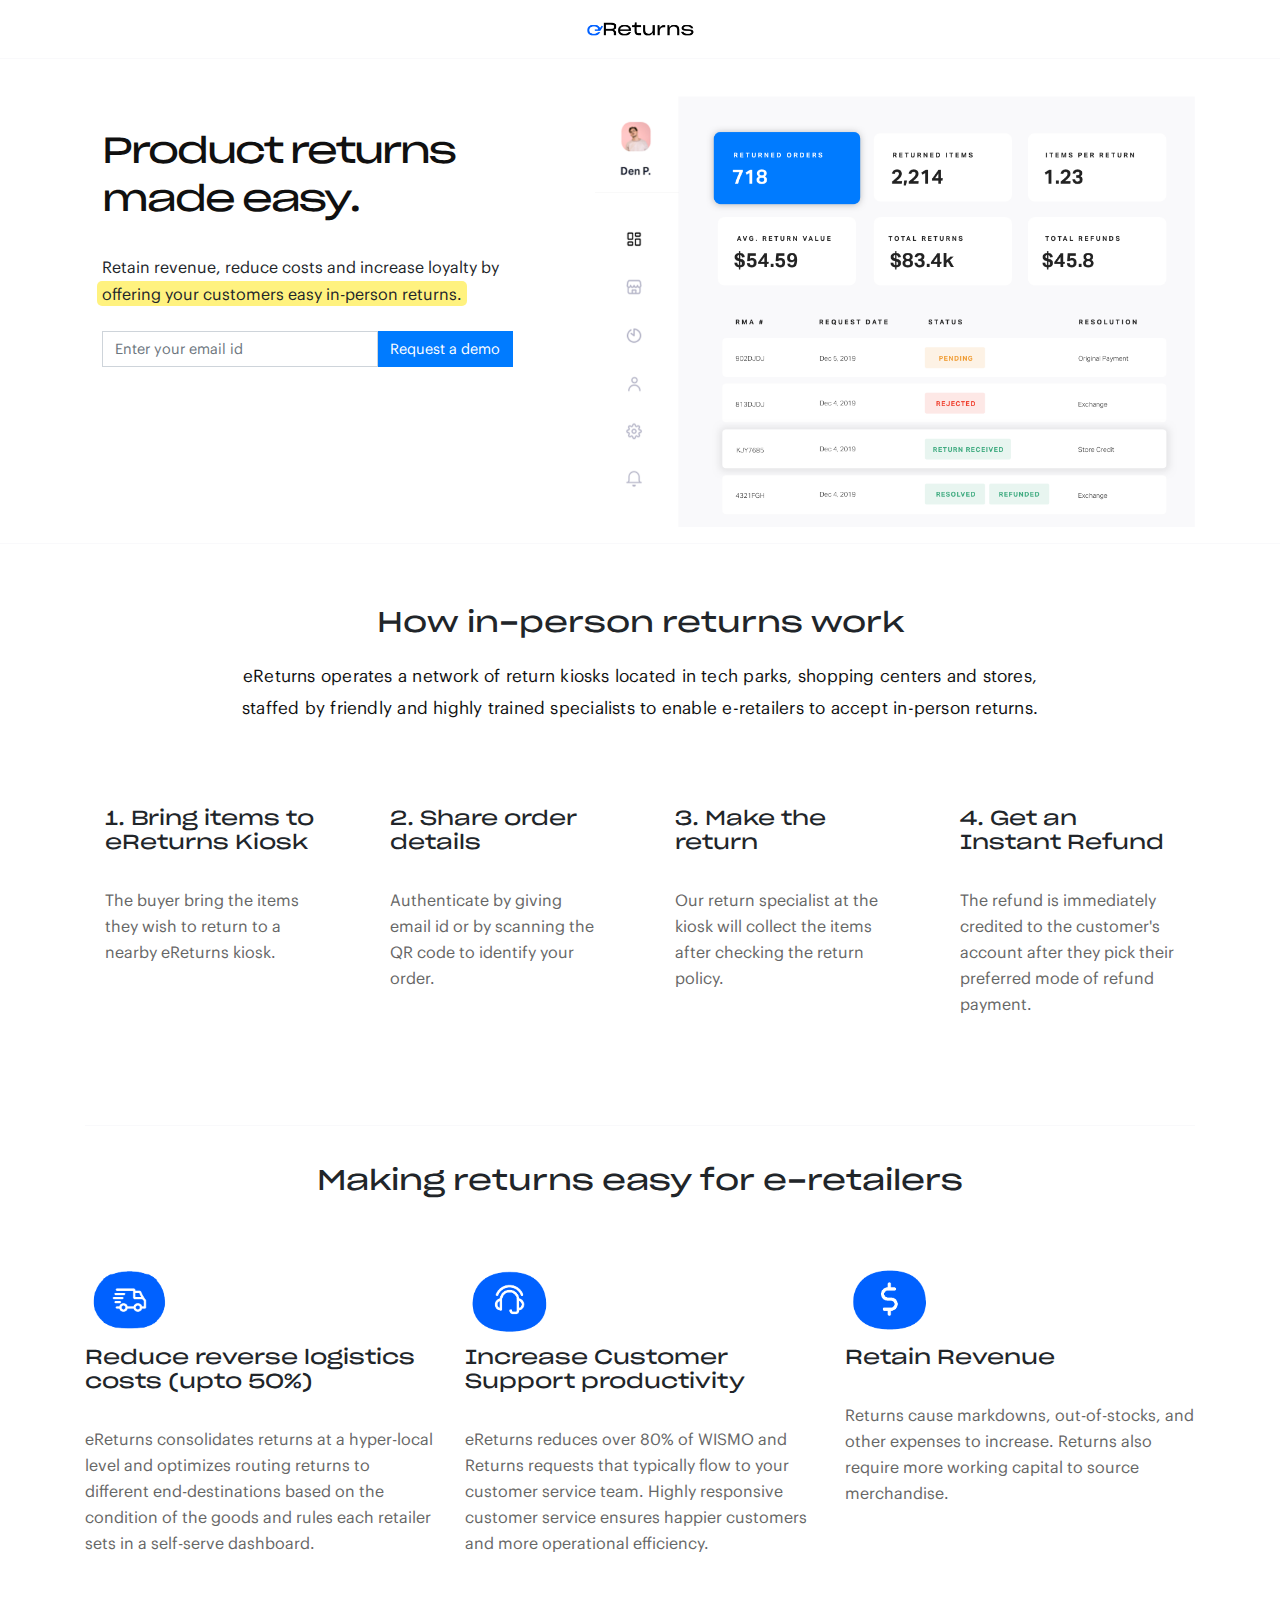
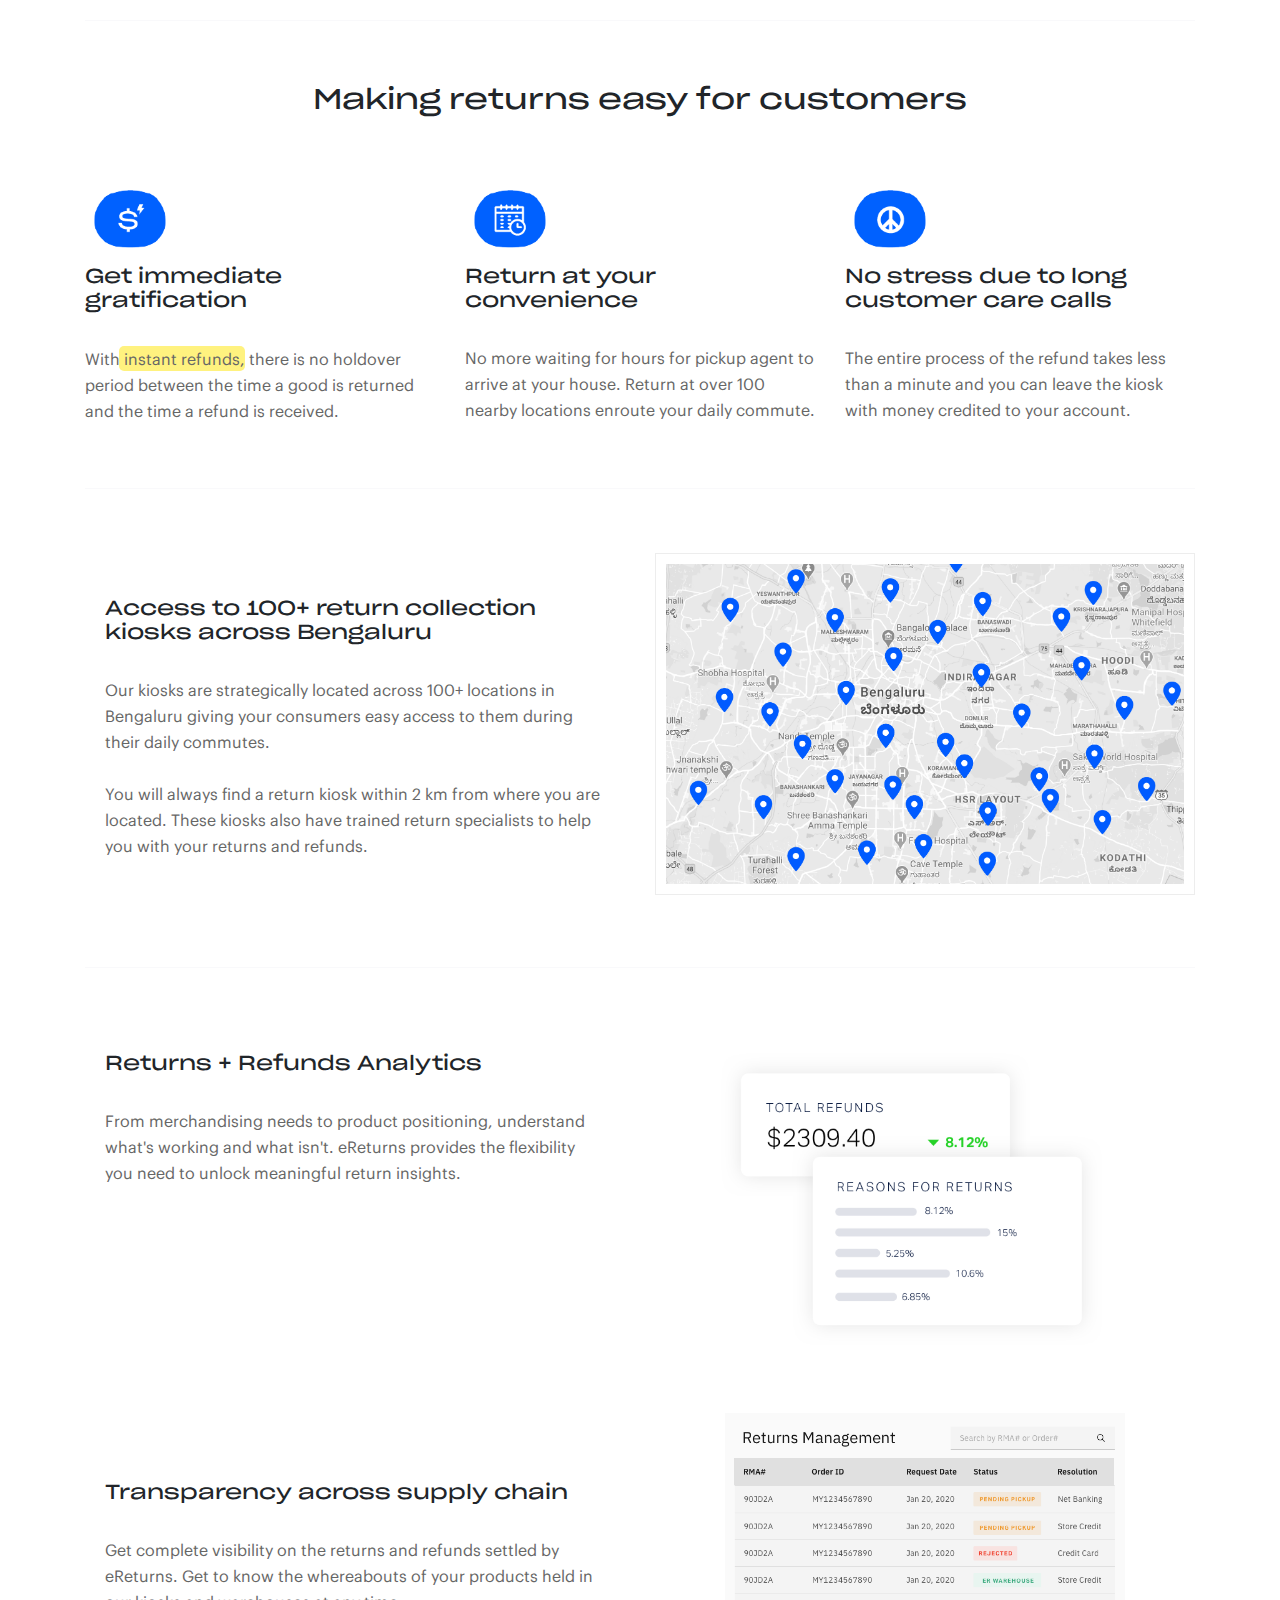
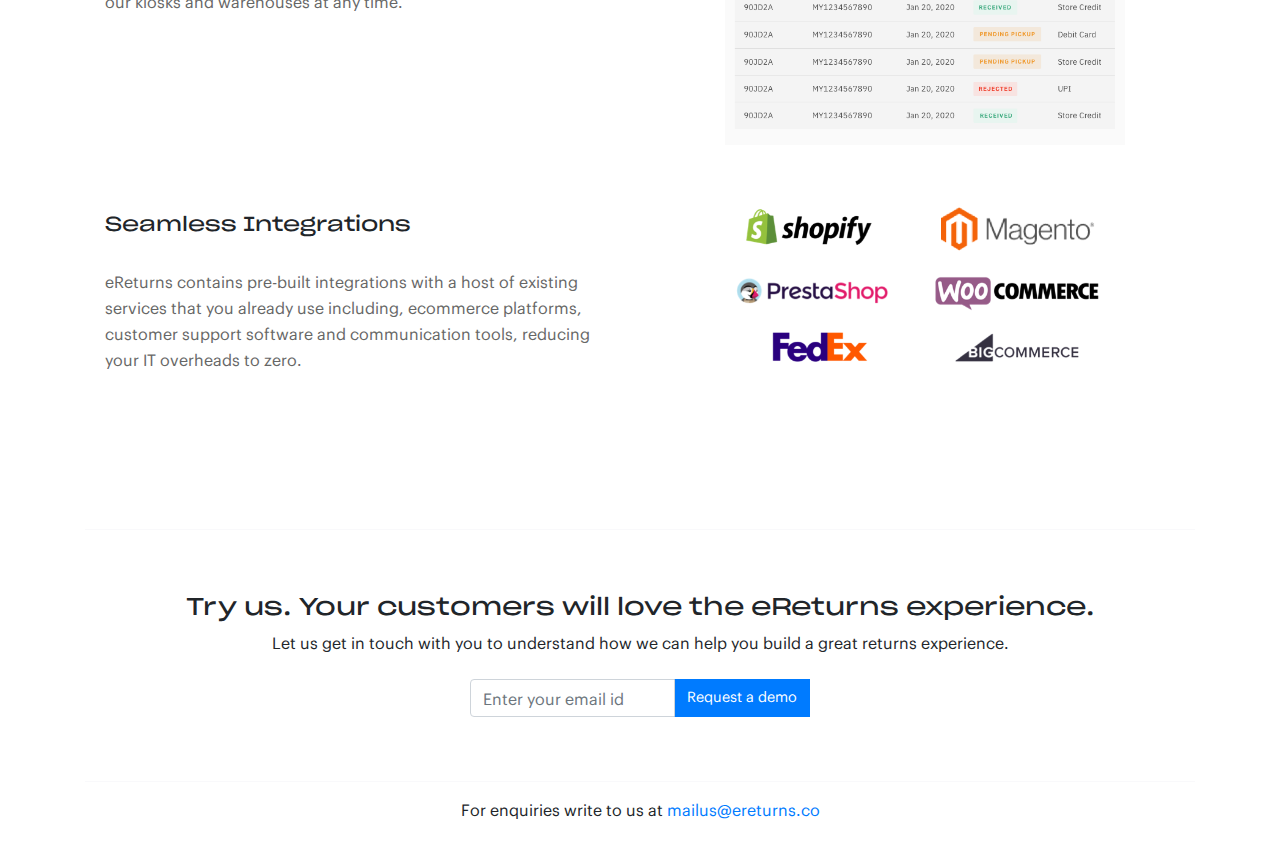
==== index.htm @ 1d00ffb4 "holdover period" ====
<html>
  <head>
    <meta name="viewport" content="width=device-width, initial-scale=1">
    <title>eReturns - Returns and refunds made easy</title>
    <link rel="stylesheet" href="https://stackpath.bootstrapcdn.com/bootstrap/4.3.1/css/bootstrap.min.css" crossorigin="anonymous">
    <link rel="stylesheet" href="css/styles.css">
    <link rel="icon" href="img/favicon.png" type="image/png" sizes="16x16">
    <script src="https://cdnjs.cloudflare.com/ajax/libs/jquery/3.4.1/jquery.min.js"> </script>
    <script src="https://stackpath.bootstrapcdn.com/bootstrap/4.3.1/js/bootstrap.bundle.min.js" crossorigin="anonymous"></script>
    <script src="js/jquery.shake.js" ></script>
    
    <script>
    	isAdded = false;
    	$( document ).ready(function() {
        console.log("document ready");
        $('#inputEmail1').keypress(function(event){
              var keycode = (event.keyCode ? event.keyCode : event.which);
              if(keycode == '13'){
                event.preventDefault();
                $("#btnMailMe").click();
              }
          });
        $('#inputEmail2').keypress(function(event){
              var keycode = (event.keyCode ? event.keyCode : event.which);
              if(keycode == '13'){
                event.preventDefault();
                $("#btnMailMe2").click();
              }
        });
    		$("#loader").hide();
    		$("#btnMailMe").click(function(){
    			if($('#inputEmail1').val().length > 5 && validateEmail('inputEmail1')) {
	    		  $("#emailLeadForm").hide();
	    		  $("#loader").show();
	    		  const Url='https://script.google.com/macros/s/AKfycby2GdLbawrJYO4jLaU2qVTyCxD4oY77t5OmCjarZmbVFI94iJO3/exec?email=' + $('#inputEmail1').val() + '&status';
				  $.post(Url, function(data, status){
				    console.log("Successfully registered email id.");
				    $("#result").text("Added to waiting list. You should receive a mail soon.");
				    $("#loader").hide();
				  });
        }
        else {
					$('#emailLeadForm').shake({
			            count: 5,
			            distance: 10,
			            duration: 300,
			            vertical: true
			        });
				  	console.log("Erraneous email id.")
				}
			  });
      $("#loader2").hide();
      $("#btnMailMe2").click(function(){
        if($('#inputEmail2').val().length > 5 && validateEmail('inputEmail2')) {
          $("#emailLeadForm2").hide();
          $("#loader2").show();
          const Url='https://script.google.com/macros/s/AKfycby2GdLbawrJYO4jLaU2qVTyCxD4oY77t5OmCjarZmbVFI94iJO3/exec?email=' + $('#inputEmail2').val() + '&status';
        $.post(Url, function(data, status){
          console.log("Successfully registered email id.");
          $("#result2").text("Added to waiting list. You should receive a mail soon.");
          $("#loader2").hide();
        });
      }
      else {
        $('#emailLeadForm2').shake({
                count: 5,
                distance: 10,
                duration: 300,
                vertical: true
            });
          console.log("Erraneous email id.")
      }
    });

		});
		function validateEmail(id)
		{
			  var email_regex = /^[a-zA-Z0-9._-]+@[a-zA-Z0-9.-]+\.[a-zA-Z]{2,4}$/i;
			if(!email_regex.test($("#"+id).val()))
			{
			var div = $("#"+id).closest("div");
			div.removeClass("has-success");
			$("#glypcn"+id).remove();
			div.addClass("has-error has-feedback");
			div.append('<span id="glypcn'+id+'" class="glyphicon glyphicon-remove form-control-feedback"></span>');
			return false;
			}
			else{
			    var div = $("#"+id).closest("div");
			    div.removeClass("has-error");
			$("#glypcn"+id).remove();
			div.addClass("has-success has-feedback");
			div.append('<span id="glypcn'+id+'" class="glyphicon glyphicon-ok form-control-feedback"></span>');
			    return true;
			}
		}
  </script>
  </head>
  <body>
    <div class="herosection">
      <div class="container">
        <nav class="navbar fixed-top navbar-expand-md navbar-light bg-light">
          <div class="navbar-collapse collapse w-100 order-1 order-md-0 dual-collapse2">
              <ul class="navbar-nav mr-auto">
                  <li class="nav-item active">
                      <a class="nav-link" href="#"></a>
                  </li>
                  <li class="nav-item">
                      <a class="nav-link" href="//codeply.com"></a>
                  </li>
                  <li class="nav-item">
                      <a class="nav-link" href="#"></a>
                  </li>
                  <li class="nav-item">
                      <a class="nav-link" href="#"></a>
                  </li>
                  <li class="nav-item">
                      <a class="nav-link" href="#"></a>
                  </li>
              </ul>
          </div>
          <div class="mx-auto order-0">
              <a class="navbar-brand mx-auto" href="#"><img src="img/logo.png" width="120px" /></a>
              <!-- <button class="navbar-toggler float-right" type="button" data-toggle="collapse" data-target=".dual-collapse2">
                  <span class="navbar-toggler-icon"></span>
              </button> -->
          </div>
          <div class="navbar-collapse collapse w-100 order-3 dual-collapse2">
              <ul class="navbar-nav ml-auto">
                  <li class="nav-item">
                      <a class="nav-link" href="#"></a>
                  </li>
                  <li class="nav-item">
                      <a class="nav-link" href="#"></a>
                  </li>
              </ul>
          </div>
      </nav>
    </div><br /><br />
    <div class="container">
      <div class="row">
        <div class="jumbotron  col-12 col-md-5"><br /><br />
          <h1 class="hero">Product returns made easy.</h1>
          <div class="lead">Retain revenue, reduce costs and increase loyalty by <span class='highlight'>offering your customers easy in-person returns.</span></div>
          <div><br />
            <form id="emailLeadForm" name="submit-to-google-sheet" _lpchecked="1">
              <div class="input-group mb-12 col-md-12 no-pad">
                <input id="inputEmail1" type="email" class="form-control" placeholder="Enter your email id" aria-label="Enter your email id">
                <button id="btnMailMe" class="btn btn-primary input-group-append" type="button" value="Get Started">Request a demo</button>
              </div>
            </form>
            <img src="img/loader.svg" id="loader" alt="loader" width="36px"><br />
            <a id="result"></a>
          </div>
        </div>
        <div class=" col-12 col-md-7"><br /><br />
          <img src="img/heroui.png" class="heroimg"/>
        </div>
      </div>
    </div><hr />
  </div><br /><br />
      <div class="container">
        <div class="row">
          <div class="col-12 text-center">
            <h3>How in-person returns work</h3>
            <p class="subtext">eReturns operates a network of return kiosks located in tech parks,  
              shopping centers and stores, staffed by friendly and highly trained 
              specialists to enable e-retailers to accept in-person returns.</p>
          </div>
        </div><br /><br />
        <div class="row">
          <div class="col-12 col-md-3">
            <div class="card">
              <div class="card-body">
                <h5 class="card-title">1. Bring items to eReturns Kiosk</h5>
                <p class="card-text">The buyer bring the items they wish to return to a nearby eReturns kiosk.</p>
              </div>
            </div><br />
          </div>
          <div class="col-12 col-md-3">
            <div class="card">
              <div class="card-body">
                <h5 class="card-title">2. Share order details</h5>
                <p class="card-text">Authenticate by giving email id or by scanning the QR code to identify your order.</p>
              </div>
            </div><br />
          </div>
          <div class="col-12 col-md-3">
            <div class="card">
              <div class="card-body">
                <h5 class="card-title">3. Make the return</h5>
                <p class="card-text">Our return specialist at the kiosk will collect the items after checking the return policy.</p>
              </div>
            </div><br />
          </div>
          <div class="col-12 col-md-3">
            <div class="card">
              <div class="card-body">
                <h5 class="card-title">4. Get an Instant Refund</h5>
                <p class="card-text">The refund is immediately credited to the customer's account after they pick their preferred mode of refund payment.</p>
              </div>
            </div><br />
          </div>
          </div><br />
        <br /><hr /><br />
        <div class="row">
          <div class="col-12 text-center">
            <h3>Making returns easy for e-retailers</h3>
          </div>
        </div><br />
        <div class="row">
          <div class="col-12 col-md-4"><br />
            <img src="img/truck.png" width="90px" /> <br />
            <h5 class="card-title">Reduce reverse logistics costs (upto 50%)</h5>
            <p class="card-text">eReturns consolidates returns at a hyper-local level and optimizes routing returns to different end-destinations based on the condition of the goods and rules each retailer sets in a self-serve dashboard.</p>
          </div>
          <div class="col-12 col-md-4"><br />
            <img src="img/customersupport.png" width="90px" /> <br />
            <h5 class="card-title">Increase Customer Support productivity</h5>
            <p class="card-text">eReturns reduces over 80% of WISMO and Returns requests that typically flow to your customer service team. Highly responsive customer service ensures happier customers and more operational efficiency.</p>
          </div>
          <div class="col-12 col-md-4"><br />
            <img src="img/reducereturns.png" width="90px" /> <br />
            <h5 class="card-title">Retain Revenue</h5>
            <p class="card-text">Returns cause markdowns, out-of-stocks, and other expenses to increase. Returns also require more working capital to source merchandise.</p>
          </div>
        </div>
        <br /><br /><hr /><br /><br />
        <div class="row">
          <div class="col-12 text-center">
            <h3>Making returns easy for customers</h3>
          </div>
        </div><br />
        <div class="row">
          <div class="col-12 col-md-4"><br />
            <img src="img/instantrefund.png" width="90px" /> <br />
            <h5 class="card-title">Get immediate gratification</h5>
            <p class="card-text">With <span class='highlight'>instant refunds</span>, there is no holdover period between the time a good is returned and the time a refund is received. </p>
          </div>
          <div class="col-12 col-md-4"><br />
            <img src="img/convenience.png" width="90px" /> <br />
            <h5 class="card-title">Return at your convenience</h5>
            <p class="card-text">No more waiting for hours for pickup agent to arrive at your house. Return at over 100 nearby locations enroute your daily commute.</p>
          </div>
          <div class="col-12 col-md-4"><br />
            <img src="img/nostress.png" width="90px" /> <br />
            <h5 class="card-title">No stress due to long customer care calls</h5>
            <p class="card-text">The entire process of the refund takes less than a minute and you can leave the kiosk with money credited to your account.</p>
          </div>
        </div><br /><br /><hr /><br /><br />
        <div class="row justify-content-center">
          <div class="col-12 col-md-6"><br />
            <div class="card-body">
              <h5 class="card-title">Access to 100+ return collection kiosks across Bengaluru</h5>
              <p class="card-text">Our kiosks are strategically located across 100+ locations in Bengaluru giving your consumers easy access to them during their daily commutes. <br /><br />You will always find a return kiosk within 2 km from where you are located. These kiosks also have trained return specialists to help you with your returns and refunds.</p>
            </div>
            <br /><br />
          </div>
          <div class="col-12 col-md-6">
            <img src="img/kiosklocations.png" width="100%" style="padding:10px; border: 1px solid #EDEDED;"/>
          </div>
        </div>
        <br /><hr /><br />
        <div class="row">
          <div class="col-12 col-md-6"><br />
            <div class="card-body">
              <h5 class="card-title">Returns + Refunds Analytics</h5>
              <p class="card-text">From merchandising needs to product positioning, understand what's working and what isn't. eReturns provides the flexibility you need to unlock meaningful return insights.</p>
            </div>
          </div>
          <div class="col-12 col-md-6">
            <img src="img/returnlytics.png" width="100%" />
          </div>
        </div><br />
        <div class="row justify-content-center">
          <div class="col-12 col-md-6"><br /><br />
            <div class="card-body">
              <h5 class="card-title">Transparency across supply chain</h5>
              <p class="card-text">Get complete visibility on the returns and refunds settled by eReturns. Get to know the whereabouts of your products held in our kiosks and warehouses at any time. </p>
            </div>
          </div>
          <div class="col-12 col-md-6 text-center">
            <img src="img/transparency.png" style='max-width:400px;' />
          </div>
        </div><br />
        <div class="row justify-content-center">
          <div class="col-12 col-md-6"><br />
            <div class="card-body">
              <h5 class="card-title">Seamless Integrations</h5>
              <p class="card-text">eReturns contains pre-built integrations with a host of existing services that you already use including, ecommerce platforms, customer support software and communication tools, reducing your IT overheads to zero.</p>
            </div>
            <br /><br />
          </div>
          <div class="col-12 col-md-6">
            <img src="img/integrations.png" width="100%" />
          </div>
        </div><br />
        <br /><br /><hr /><br /><br />
        <div class="row">
          <div class="col-12 col-md-12 text-center">
            <h4>Try us. Your customers will love the eReturns experience.</h4>
            Let us get in touch with you to understand how we can help you build a great returns experience.<br />
            <div class="text-center"><br />
              <form id="emailLeadForm2" name="submit-to-google-sheet2" _lpchecked="1">
                <div class="input-group mb-4 col-md-4 centered">
                  <input id="inputEmail2" type="email" class="form-control" placeholder="Enter your email id" aria-label="Enter your email id">
                  <button id="btnMailMe2" class="btn btn-primary input-group-append" type="button">Request a demo</button><br />
                </div>
              </form>
              <img src="img/loader.svg" id="loader2" alt="loader" width="36px"><br />
              <a id="result2"></a>
            </div>
          </div>
        </div>
        <hr />
        <div class="row text-center">
          <div class="col-12 col-md-12 text-center">
            For enquiries write to us at <a href='mailto:mailus@ereturns.co'>mailus@ereturns.co</a>
          </div>
        </div>
      </div>
      <br />
  </body>
</html>
---- css/styles.css ----
@font-face {
  font-family: 'Graphik Regular';
  src: url("../fonts/graphikregular.eot"); /* IE9 Compat Modes */
  src: url("../fonts/graphikregular.eot?#iefix") format("embedded-opentype"), /* IE6-IE8 */
    url("../fonts/graphikregular.otf") format("opentype"), /* Open Type Font */
    url("../fonts/graphikregular.svg") format("svg"), /* Legacy iOS */
    url("../fonts/graphikregular.ttf") format("truetype"), /* Safari, Android, iOS */
    url("../fonts/graphikregular.woff") format("woff"), /* Modern Browsers */
    url("../fonts/graphikregular.woff2") format("woff2"); /* Modern Browsers */
  font-weight: normal;
  font-style: normal;
  -webkit-font-smoothing: subpixel-antialiased;
  -moz-osx-font-smoothing: auto;
}
@font-face {
  font-family: 'Sharp Grotesk';
  src: url("../fonts/sharp-grotesk.eot"); /* IE9 Compat Modes */
  src: url("../fonts/sharp-grotesk.eot?#iefix") format("embedded-opentype"), /* IE6-IE8 */
    url("../fonts/sharp-grotesk.otf") format("opentype"), /* Open Type Font */
    url("../fonts/sharp-grotesk.svg") format("svg"), /* Legacy iOS */
    url("../fonts/sharp-grotesk.ttf") format("truetype"), /* Safari, Android, iOS */
    url("../fonts/sharp-grotesk.woff") format("woff"), /* Modern Browsers */
    url("../fonts/sharp-grotesk.woff2") format("woff2"); /* Modern Browsers */
  font-weight: normal;
  font-style: normal;
  -webkit-font-smoothing: subpixel-antialiased;
  -moz-osx-font-smoothing: auto;
}
body {
  font-family: 'Graphik Regular';
  background: #FFFFFF;
}
h1, h2, h3, h4, h5 {
  font-family: 'Sharp Grotesk';
}

.jumbotron {
  background: #ffffff;
}

.card img {
  margin-left: 20px;
}
.hero {
  max-width: 400px;
  font-family: 'Sharp Grotesk';
  font-size: 36px;
}
.lead {
  max-width: 400px;
  font-size: 16px;
  line-height: 26px;
  margin-top:30px;
}
.bg-light {
  background: #ffffff !important;
  border-bottom: 1px solid #F9F9FB;
}
.card {
  border: 0;
  background-color: #FFFFFF;
}
.card-text {
  color:#666666;
  font-size: 16px;
  line-height: 26px;
  margin-top:32px;
}
.btn-primary {
  font-size: 0.9em;
  border-radius:0;
  margin-left: -1px;
}
.centered {
  margin-left:auto;
  margin-right:auto;
}
#inputEmail1 {
  font-size: 0.9em;
  border-radius: 0;
}
#result, #result2 {
  font-weight:bold;
  color: rgba(3, 168, 124, 1);
}
.subtext {
  margin-top: 18px;
  font-size: 17.1px;
  color: #101010;
  max-width: 800px;
  margin-left: auto;
  margin-right: auto;
  line-height: 32px;
  letter-spacing: .22px;
}
@media (min-width: 576px) {
  .jumbotron {
      padding: 2rem 2rem;
  }
  h1 {
      color: #101010;
      font-size: 2.5rem;
      line-height: 3rem;
      letter-spacing: -2px;
  }
}

@media (max-width:575px) {
  .heroimg {
    margin-top:-100px;
  }
}

.no-pad {
  padding-right:0;
  padding-left:0;
}
hr{
  border-top: 1px solid #F9F9FB;
}
.loader {
  margin-left:auto;
  margin-right:auto;
}
.heroimg {
  width:100%;
  max-width:600px;
  float:right;
}

.highlight {
  background: rgba(255, 230, 0, 0.5);
  padding: 3px 5px;
  margin: -3px -5px;
  line-height: 1.7;
  border-radius: 5px;
  display:inline;
}
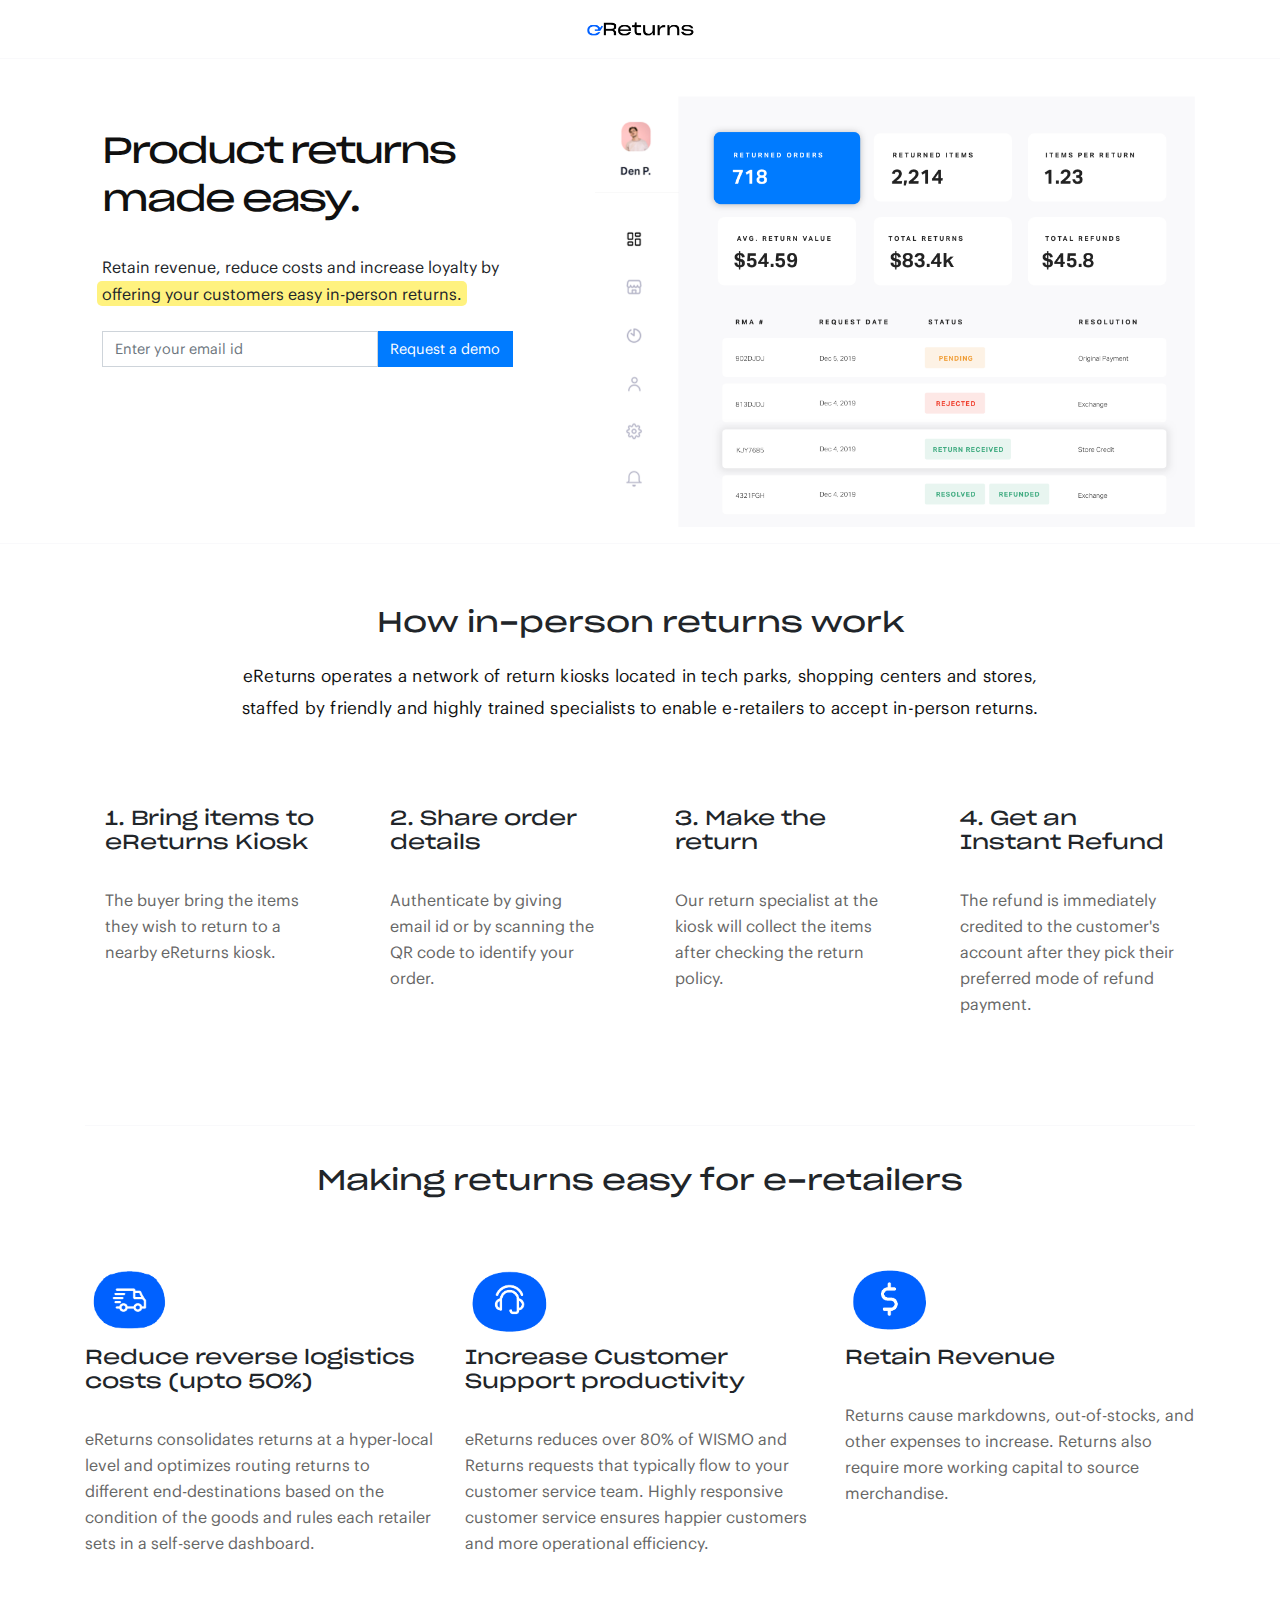
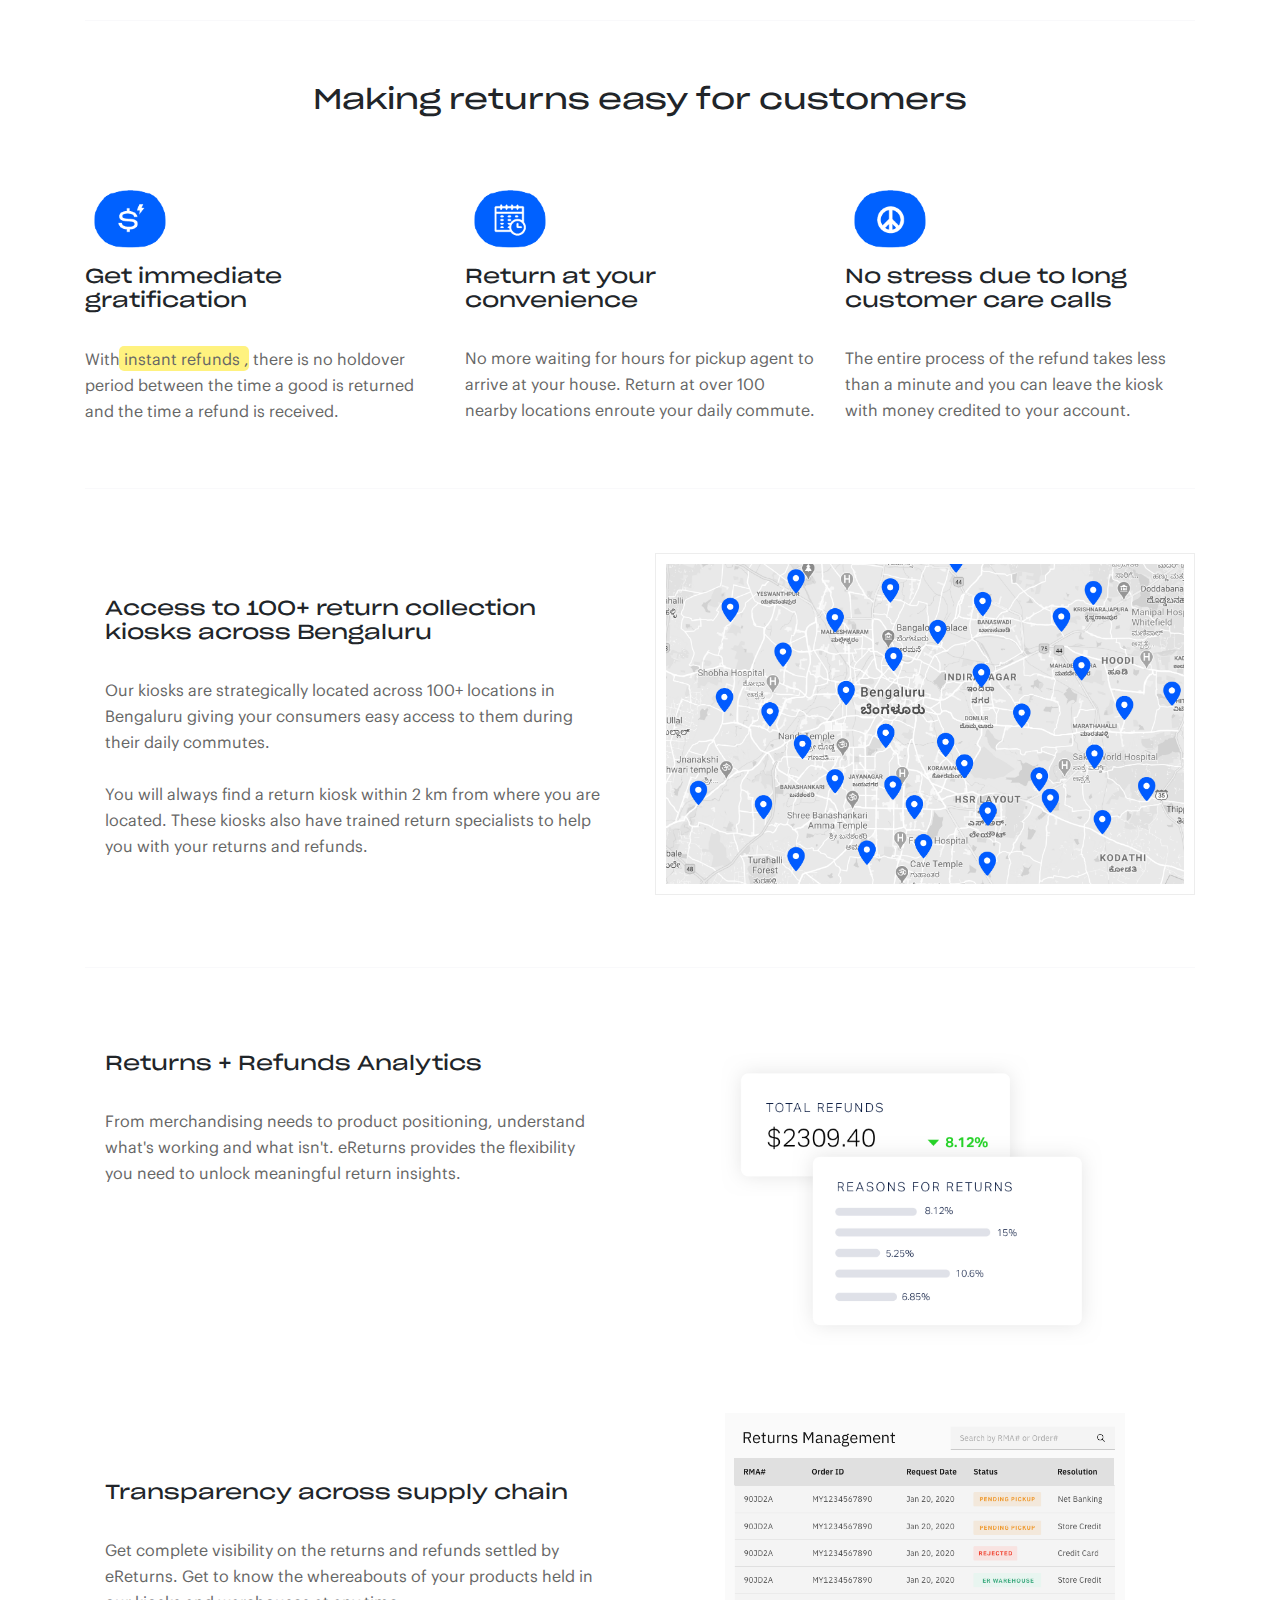
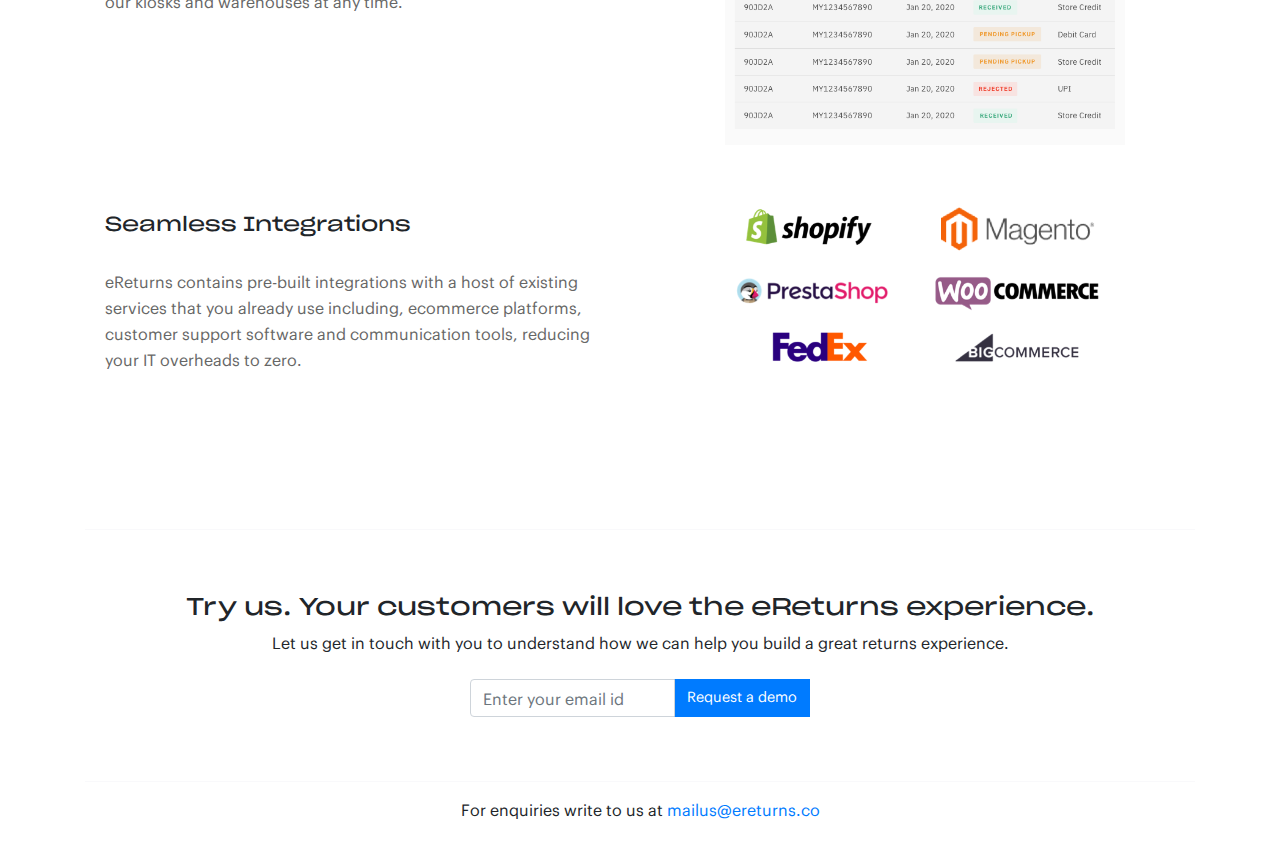
==== commit 48323a48: "highlight" ====
--- a/index.htm
+++ b/index.htm
@@ -235,7 +235,7 @@
           <div class="col-12 col-md-4"><br />
             <img src="img/instantrefund.png" width="90px" /> <br />
             <h5 class="card-title">Get immediate gratification</h5>
-            <p class="card-text">With <span class='highlight'>instant refunds</span>, there is no holdover period between the time a good is returned and the time a refund is received. </p>
+            <p class="card-text">With <span class='highlight'> instant refunds </span>, there is no holdover period between the time a good is returned and the time a refund is received. </p>
           </div>
           <div class="col-12 col-md-4"><br />
             <img src="img/convenience.png" width="90px" /> <br />
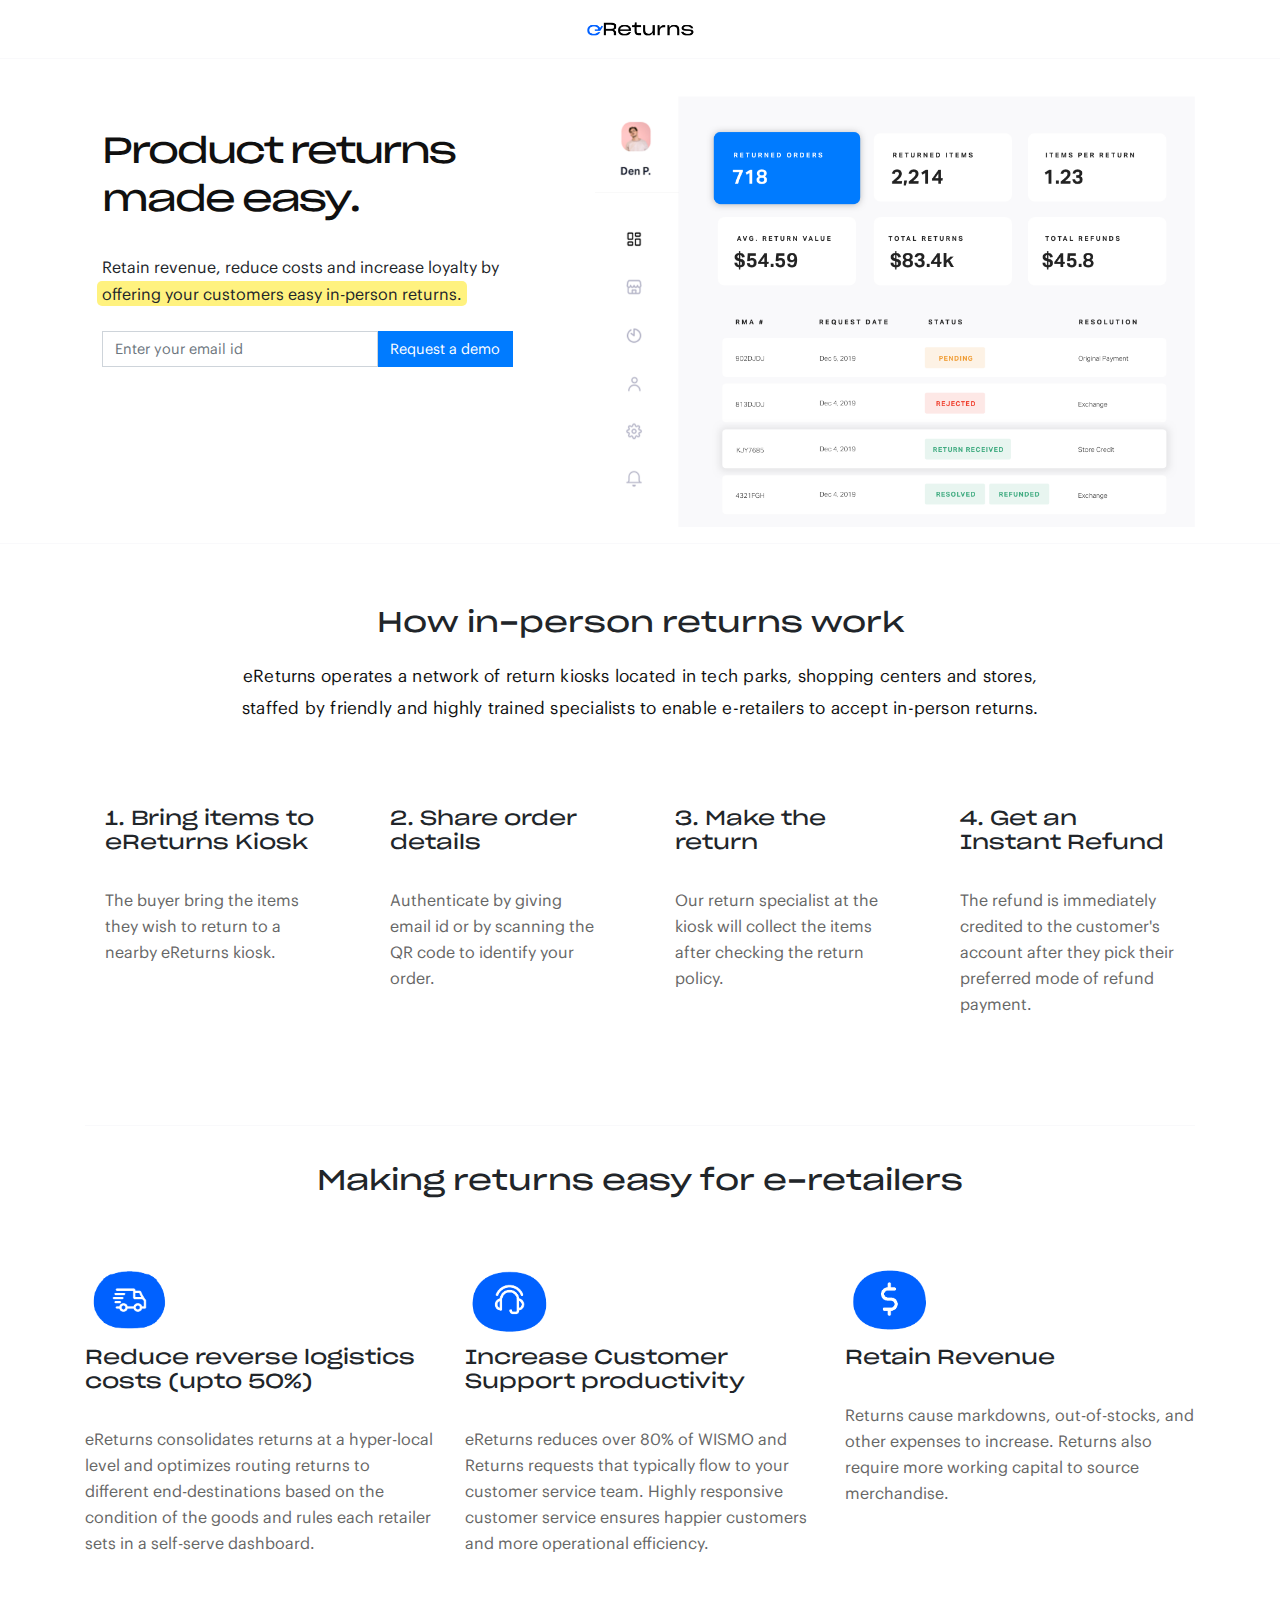
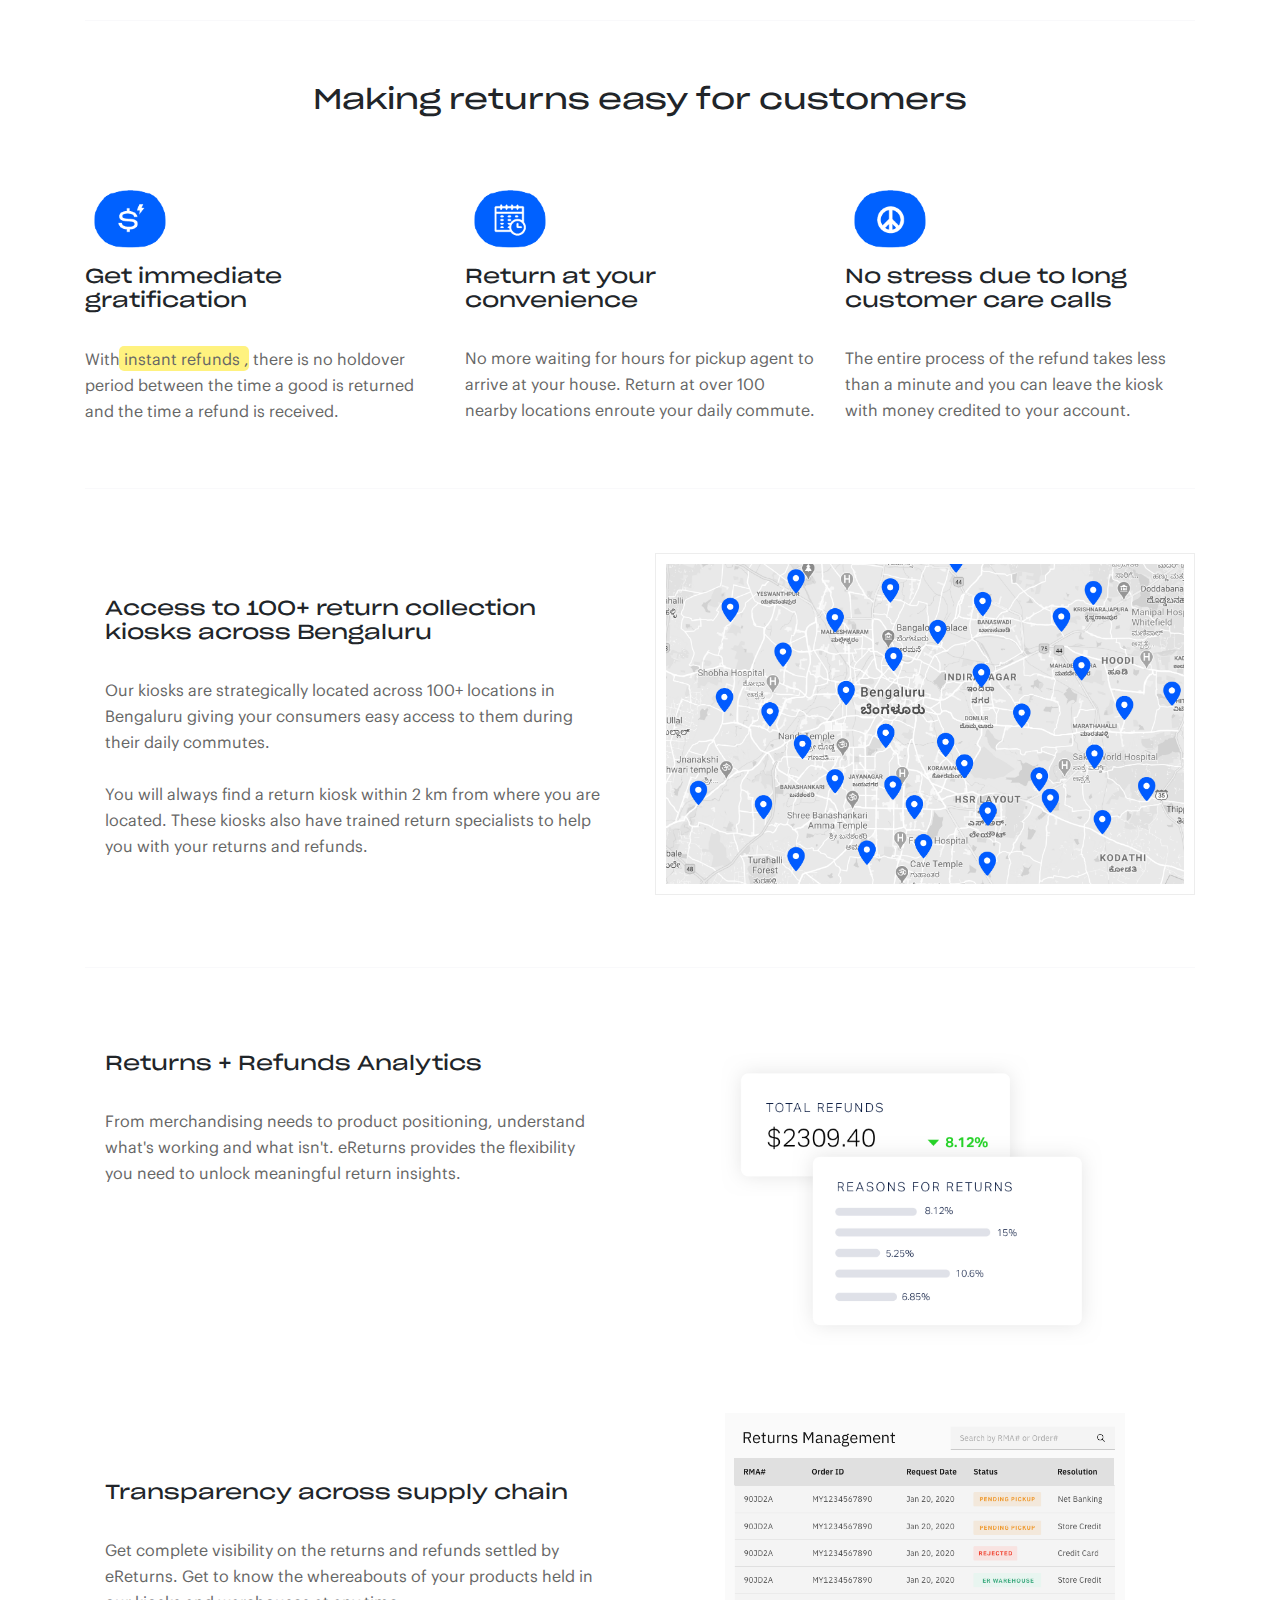
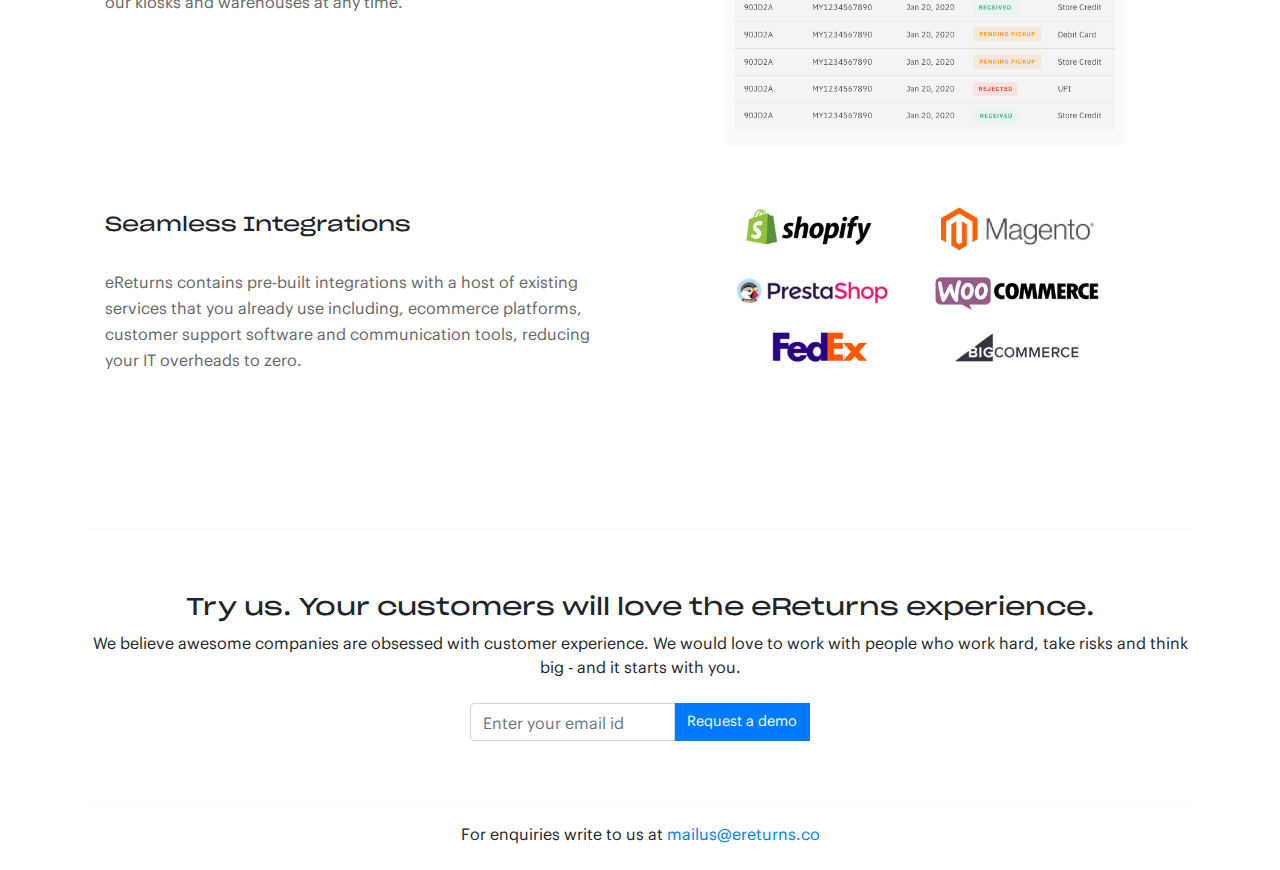
==== commit bb1d4e92: "signup with us copy" ====
--- a/index.htm
+++ b/index.htm
@@ -299,7 +299,7 @@
         <div class="row">
           <div class="col-12 col-md-12 text-center">
             <h4>Try us. Your customers will love the eReturns experience.</h4>
-            Let us get in touch with you to understand how we can help you build a great returns experience.<br />
+            We believe awesome companies are obsessed with customer experience. We would love to work with people who work hard, take risks and think big - and it starts with you.<br />
             <div class="text-center"><br />
               <form id="emailLeadForm2" name="submit-to-google-sheet2" _lpchecked="1">
                 <div class="input-group mb-4 col-md-4 centered">
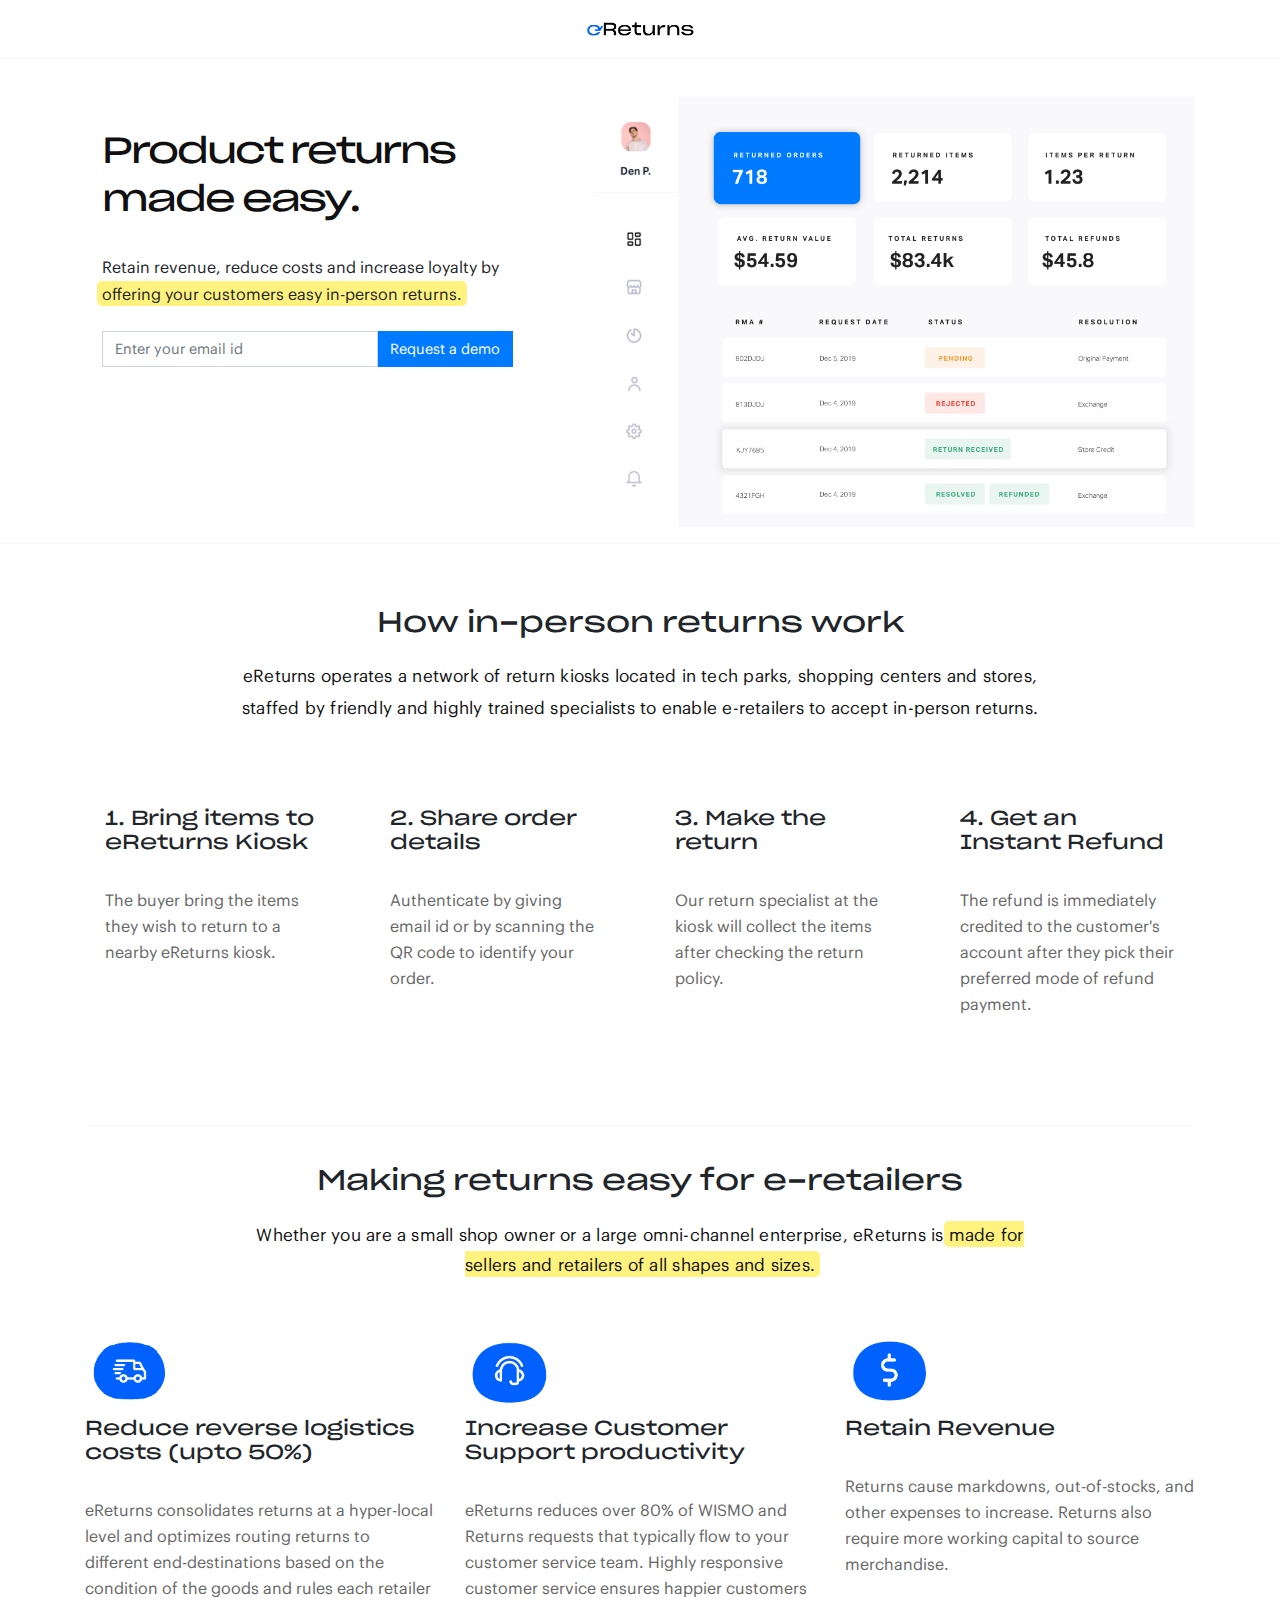
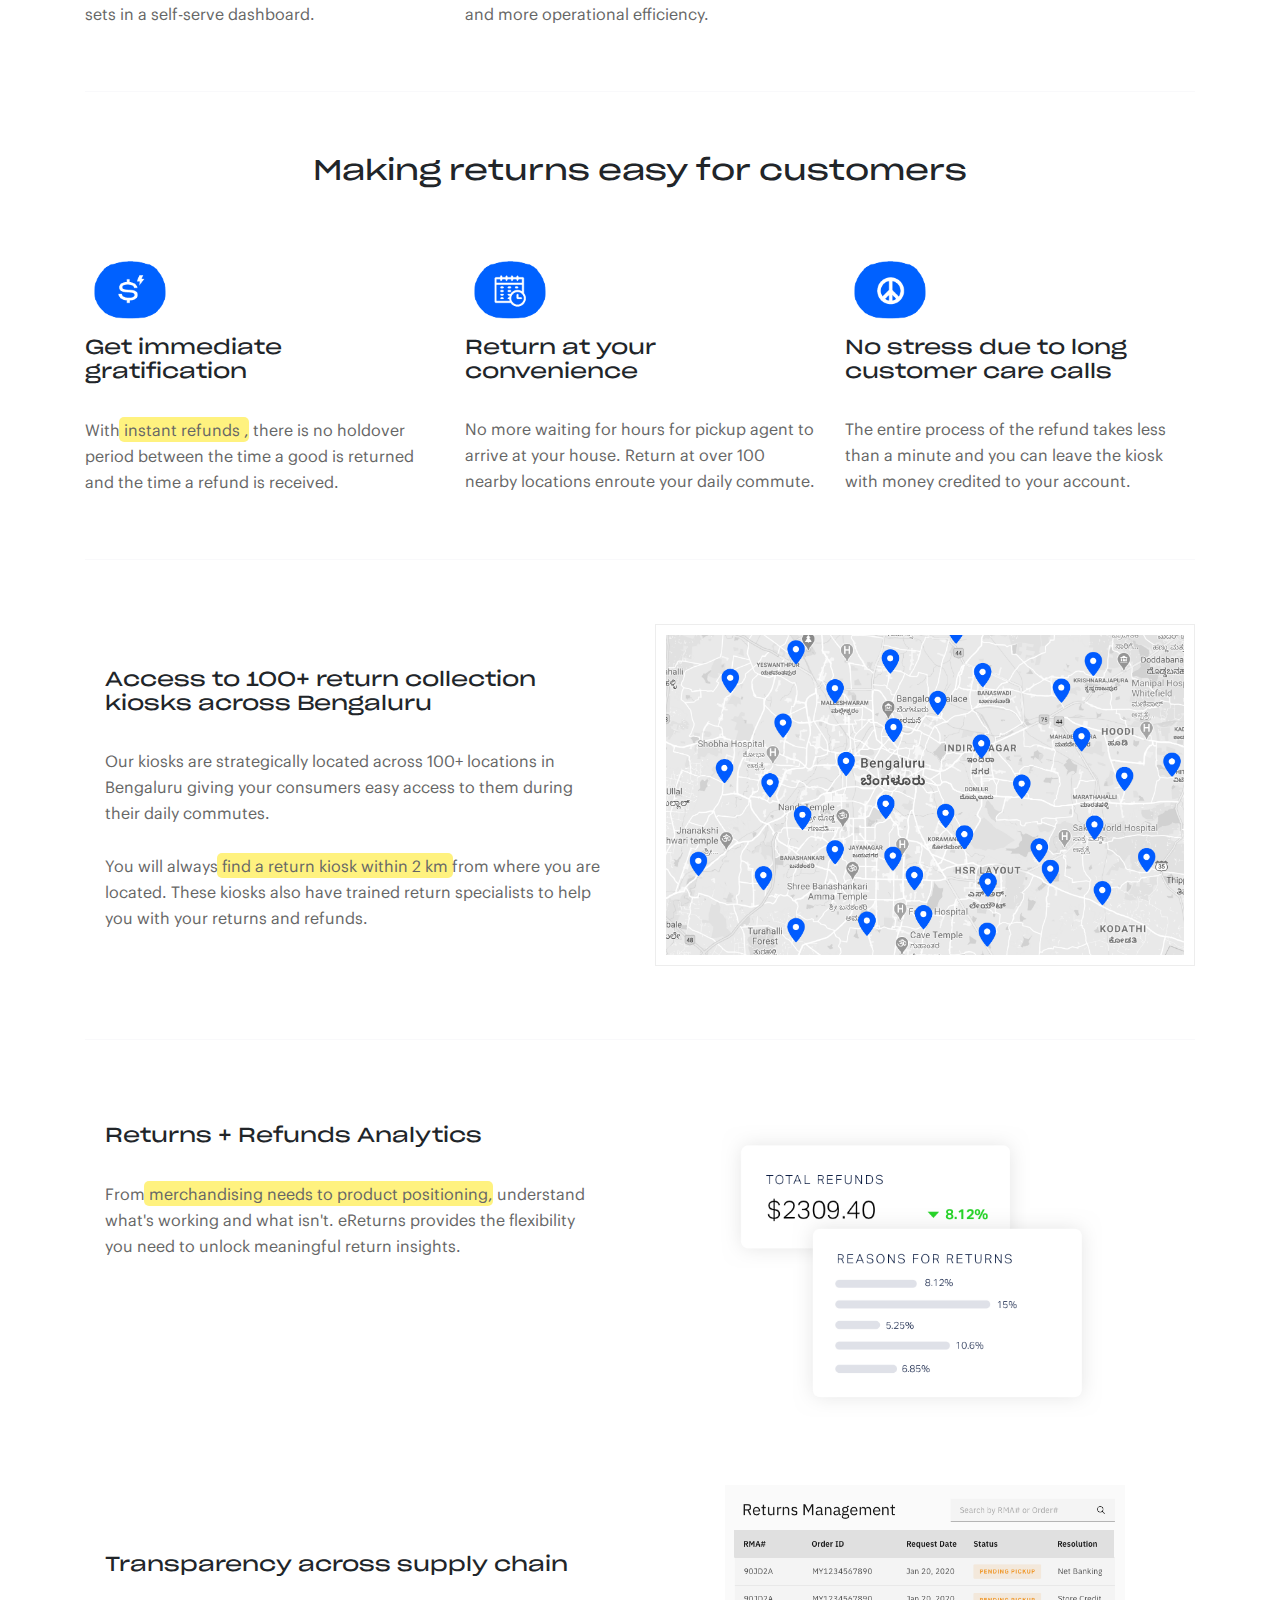
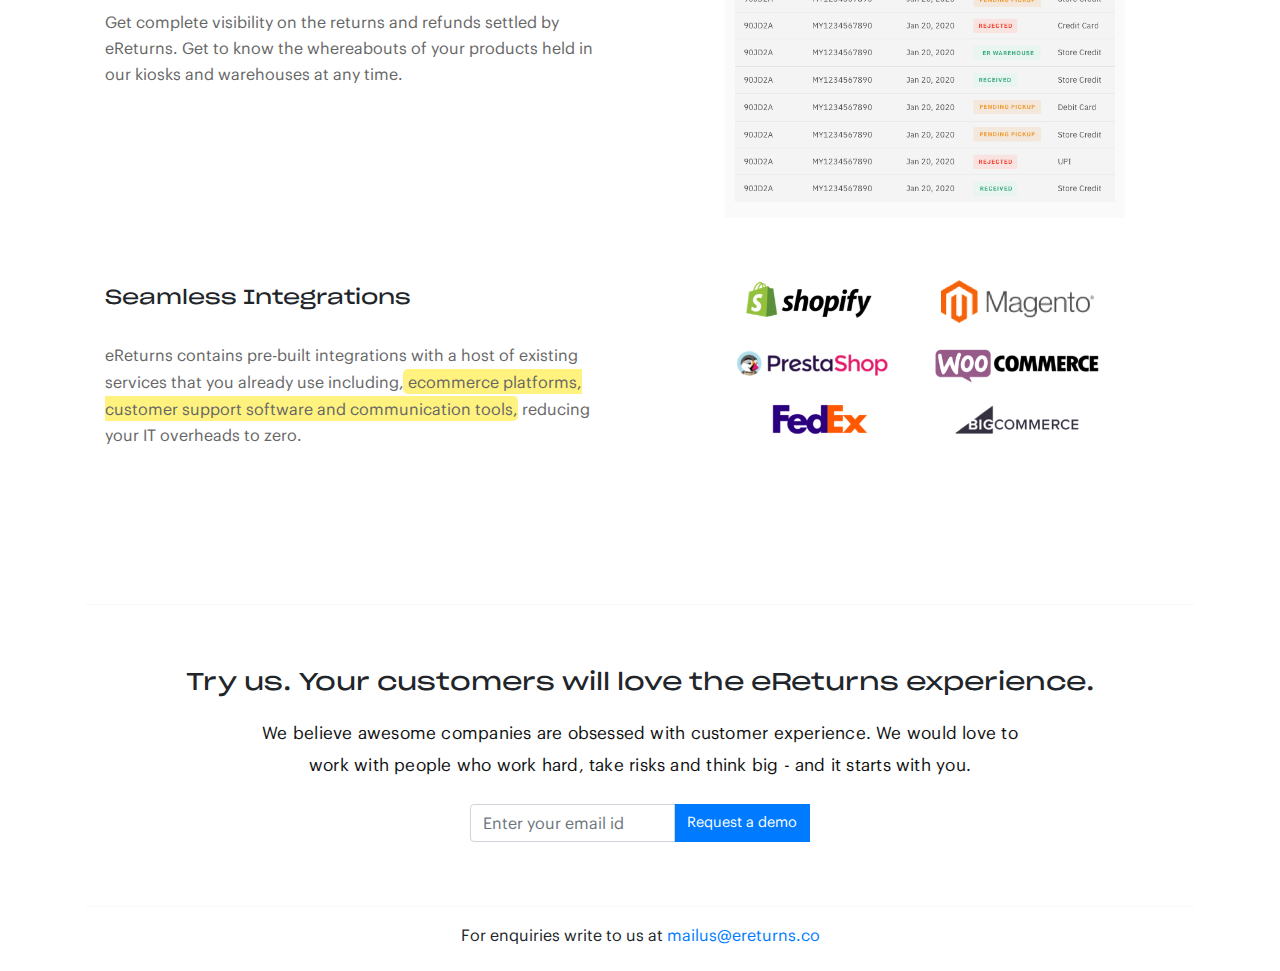
==== commit 3b5e4114: "more highlights" ====
--- a/index.htm
+++ b/index.htm
@@ -206,6 +206,7 @@
         <div class="row">
           <div class="col-12 text-center">
             <h3>Making returns easy for e-retailers</h3>
+            <div class='subtext'>Whether you are a small shop owner or a large omni-channel enterprise, eReturns is <span class='highlight'>made for sellers and retailers of all shapes and sizes.</span><br /></div>
           </div>
         </div><br />
         <div class="row">
@@ -252,7 +253,7 @@
           <div class="col-12 col-md-6"><br />
             <div class="card-body">
               <h5 class="card-title">Access to 100+ return collection kiosks across Bengaluru</h5>
-              <p class="card-text">Our kiosks are strategically located across 100+ locations in Bengaluru giving your consumers easy access to them during their daily commutes. <br /><br />You will always find a return kiosk within 2 km from where you are located. These kiosks also have trained return specialists to help you with your returns and refunds.</p>
+              <p class="card-text">Our kiosks are strategically located across 100+ locations in Bengaluru giving your consumers easy access to them during their daily commutes. <br /><br />You will always <span class='highlight'>find a return kiosk within 2 km</span> from where you are located. These kiosks also have trained return specialists to help you with your returns and refunds.</p>
             </div>
             <br /><br />
           </div>
@@ -265,7 +266,7 @@
           <div class="col-12 col-md-6"><br />
             <div class="card-body">
               <h5 class="card-title">Returns + Refunds Analytics</h5>
-              <p class="card-text">From merchandising needs to product positioning, understand what's working and what isn't. eReturns provides the flexibility you need to unlock meaningful return insights.</p>
+              <p class="card-text">From <span class='highlight'>merchandising needs to product positioning</span>, understand what's working and what isn't. eReturns provides the flexibility you need to unlock meaningful return insights.</p>
             </div>
           </div>
           <div class="col-12 col-md-6">
@@ -287,7 +288,7 @@
           <div class="col-12 col-md-6"><br />
             <div class="card-body">
               <h5 class="card-title">Seamless Integrations</h5>
-              <p class="card-text">eReturns contains pre-built integrations with a host of existing services that you already use including, ecommerce platforms, customer support software and communication tools, reducing your IT overheads to zero.</p>
+              <p class="card-text">eReturns contains pre-built integrations with a host of existing services that you already use including, <span class='highlight'>ecommerce platforms, customer support software and communication tools</span>, reducing your IT overheads to zero.</p>
             </div>
             <br /><br />
           </div>
@@ -299,7 +300,7 @@
         <div class="row">
           <div class="col-12 col-md-12 text-center">
             <h4>Try us. Your customers will love the eReturns experience.</h4>
-            We believe awesome companies are obsessed with customer experience. We would love to work with people who work hard, take risks and think big - and it starts with you.<br />
+            <div class='subtext'>We believe awesome companies are obsessed with customer experience. We would love to work with people who work hard, take risks and think big - and it starts with you.<br /></div>
             <div class="text-center"><br />
               <form id="emailLeadForm2" name="submit-to-google-sheet2" _lpchecked="1">
                 <div class="input-group mb-4 col-md-4 centered">
--- a/css/styles.css
+++ b/css/styles.css
@@ -136,4 +136,4 @@
   line-height: 1.7;
   border-radius: 5px;
   display:inline;
-}+}
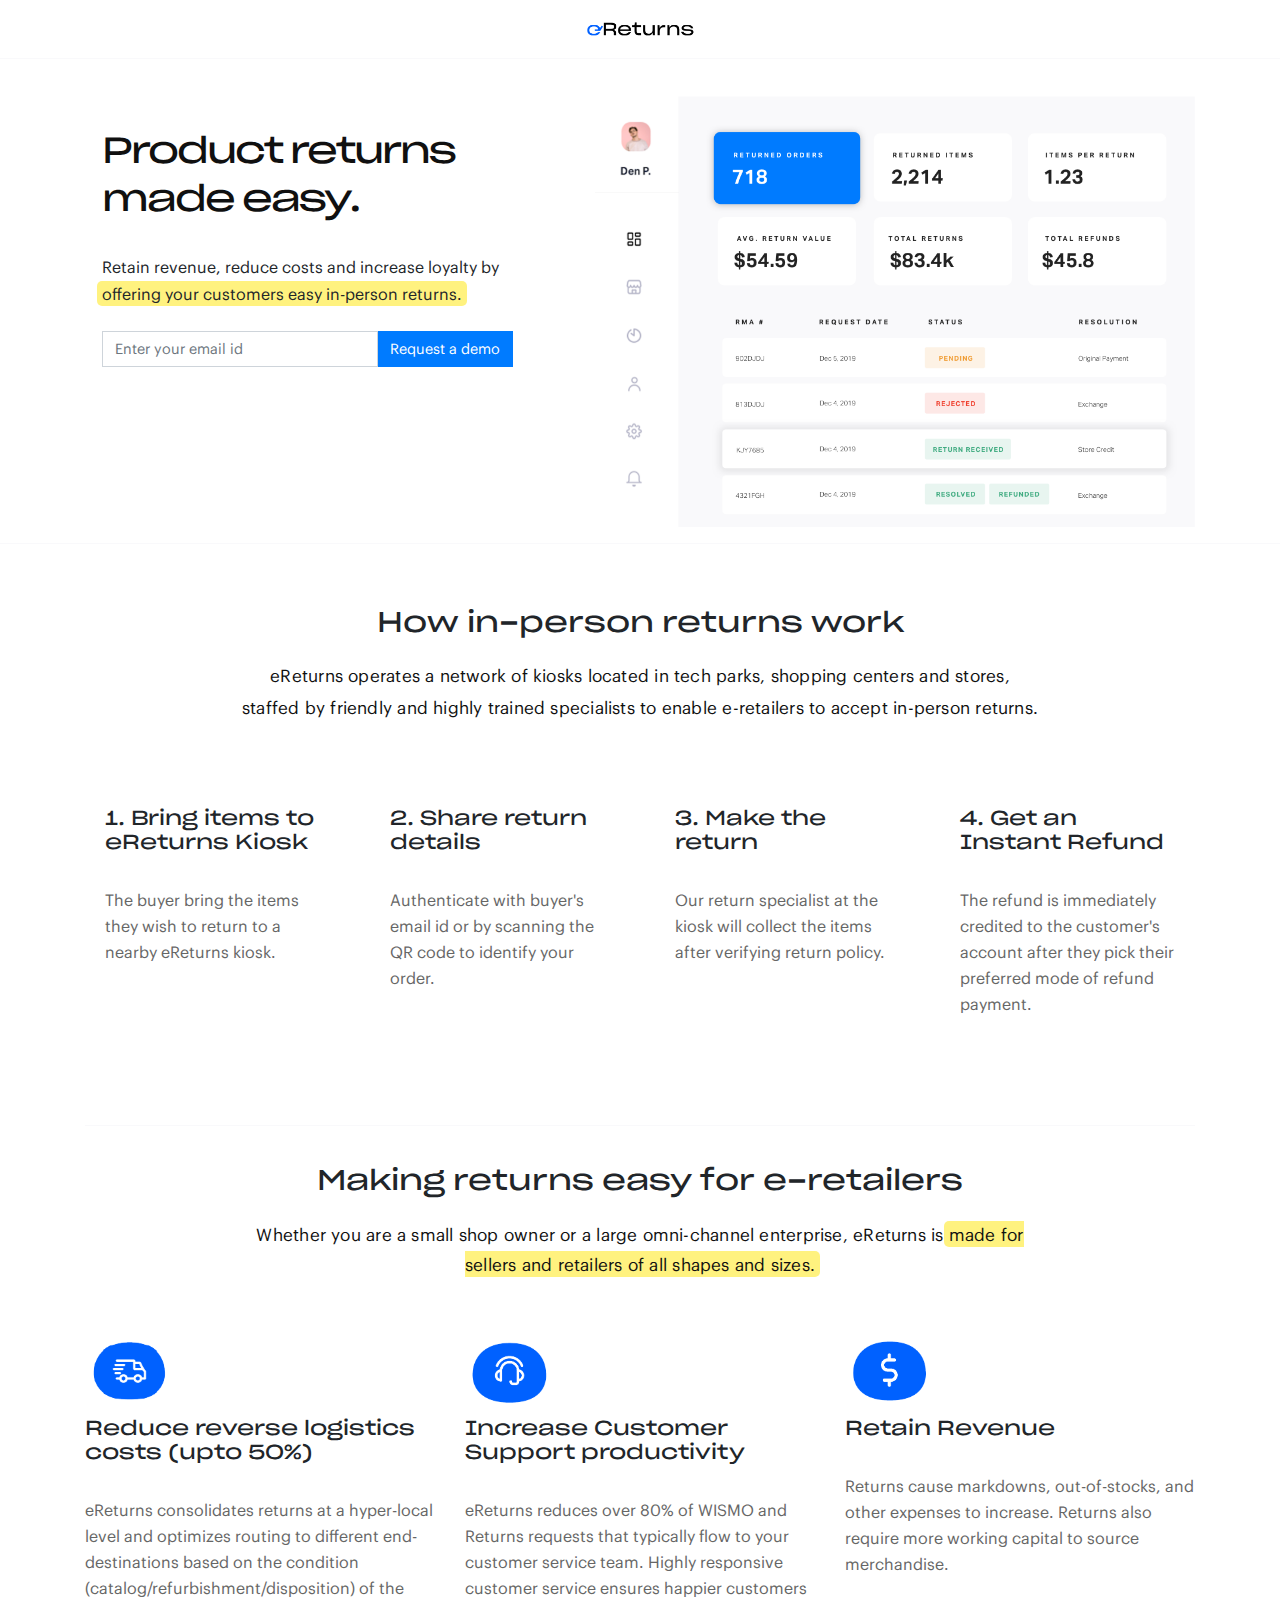
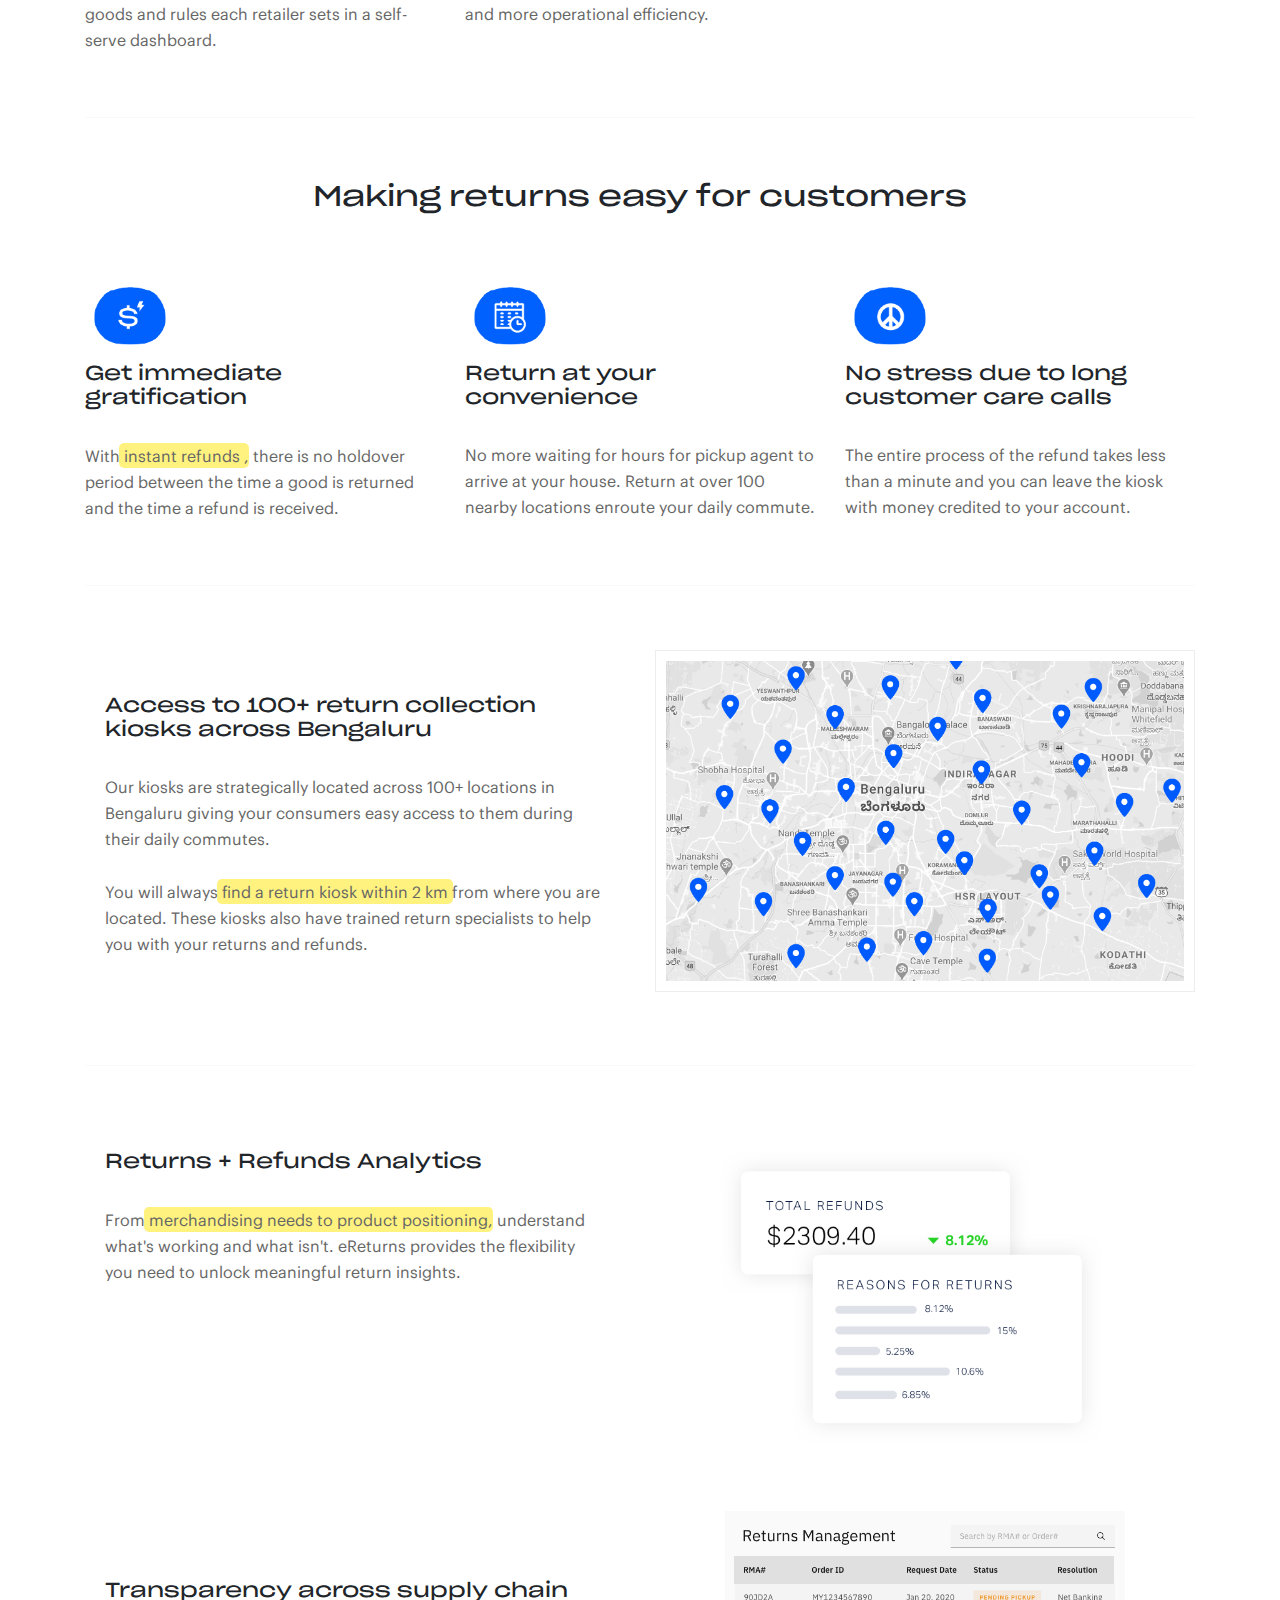
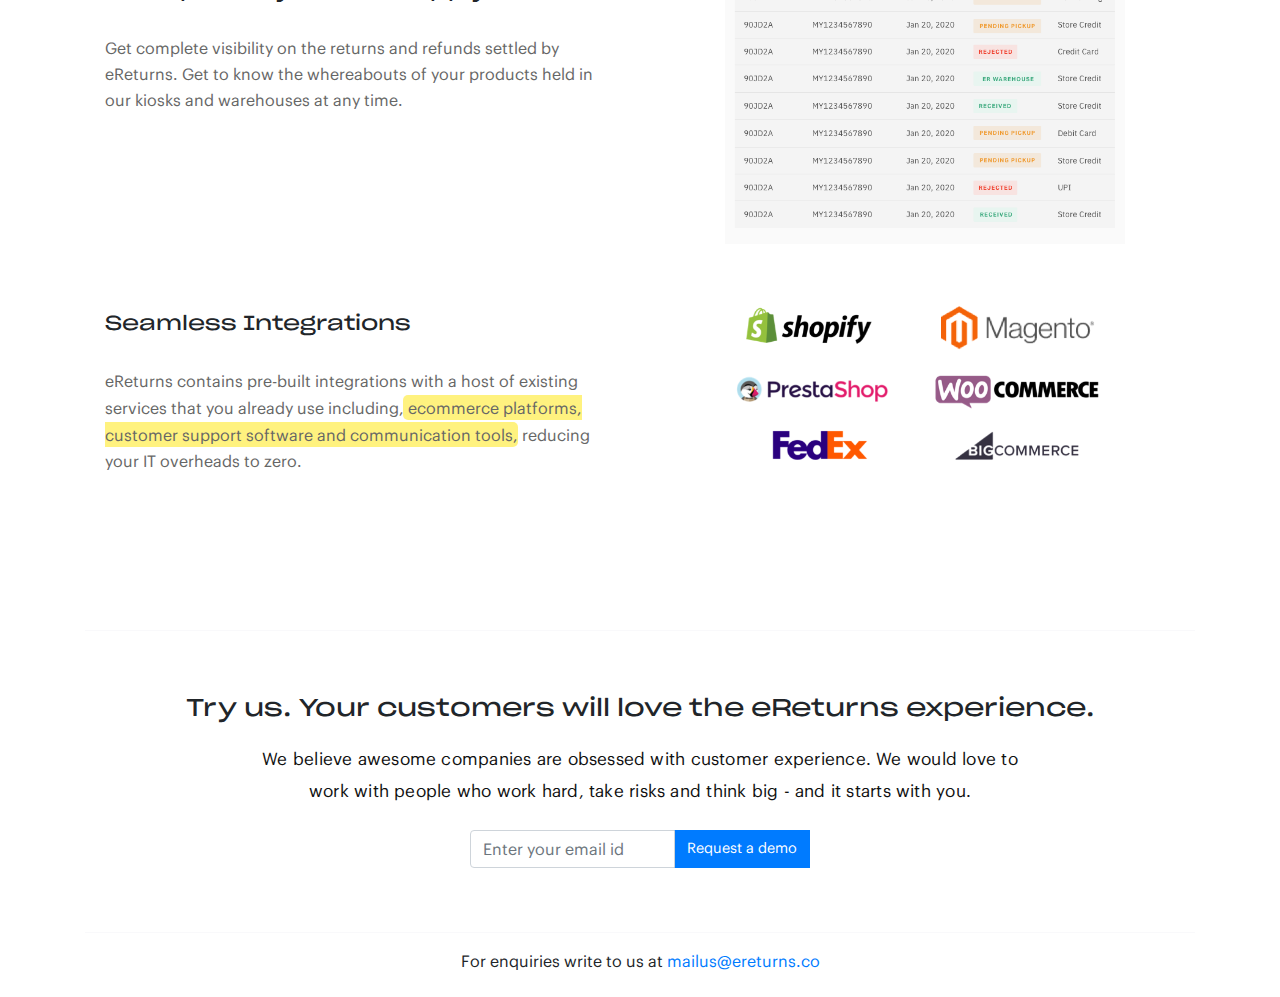
==== commit 06f8cf35: "copy changes" ====
--- a/index.htm
+++ b/index.htm
@@ -163,7 +163,7 @@
         <div class="row">
           <div class="col-12 text-center">
             <h3>How in-person returns work</h3>
-            <p class="subtext">eReturns operates a network of return kiosks located in tech parks,  
+            <p class="subtext">eReturns operates a network of kiosks located in tech parks,  
               shopping centers and stores, staffed by friendly and highly trained 
               specialists to enable e-retailers to accept in-person returns.</p>
           </div>
@@ -180,8 +180,8 @@
           <div class="col-12 col-md-3">
             <div class="card">
               <div class="card-body">
-                <h5 class="card-title">2. Share order details</h5>
-                <p class="card-text">Authenticate by giving email id or by scanning the QR code to identify your order.</p>
+                <h5 class="card-title">2. Share return details</h5>
+                <p class="card-text">Authenticate with buyer's email id or by scanning the QR code to identify your order.</p>
               </div>
             </div><br />
           </div>
@@ -189,7 +189,7 @@
             <div class="card">
               <div class="card-body">
                 <h5 class="card-title">3. Make the return</h5>
-                <p class="card-text">Our return specialist at the kiosk will collect the items after checking the return policy.</p>
+                <p class="card-text">Our return specialist at the kiosk will collect the items after verifying return policy.</p>
               </div>
             </div><br />
           </div>
@@ -213,7 +213,7 @@
           <div class="col-12 col-md-4"><br />
             <img src="img/truck.png" width="90px" /> <br />
             <h5 class="card-title">Reduce reverse logistics costs (upto 50%)</h5>
-            <p class="card-text">eReturns consolidates returns at a hyper-local level and optimizes routing returns to different end-destinations based on the condition of the goods and rules each retailer sets in a self-serve dashboard.</p>
+            <p class="card-text">eReturns consolidates returns at a hyper-local level and optimizes routing to different end-destinations based on the condition (catalog/refurbishment/disposition) of the goods and rules each retailer sets in a self-serve dashboard.</p>
           </div>
           <div class="col-12 col-md-4"><br />
             <img src="img/customersupport.png" width="90px" /> <br />
@@ -300,7 +300,7 @@
         <div class="row">
           <div class="col-12 col-md-12 text-center">
             <h4>Try us. Your customers will love the eReturns experience.</h4>
-            <div class='subtext'>We believe awesome companies are obsessed with customer experience. We would love to work with people who work hard, take risks and think big - and it starts with you.<br /></div>
+            <div class="subtext">We believe awesome companies are obsessed with customer experience. We would love to work with people who work hard, take risks and think big - and it starts with you.<br /></div>
             <div class="text-center"><br />
               <form id="emailLeadForm2" name="submit-to-google-sheet2" _lpchecked="1">
                 <div class="input-group mb-4 col-md-4 centered">
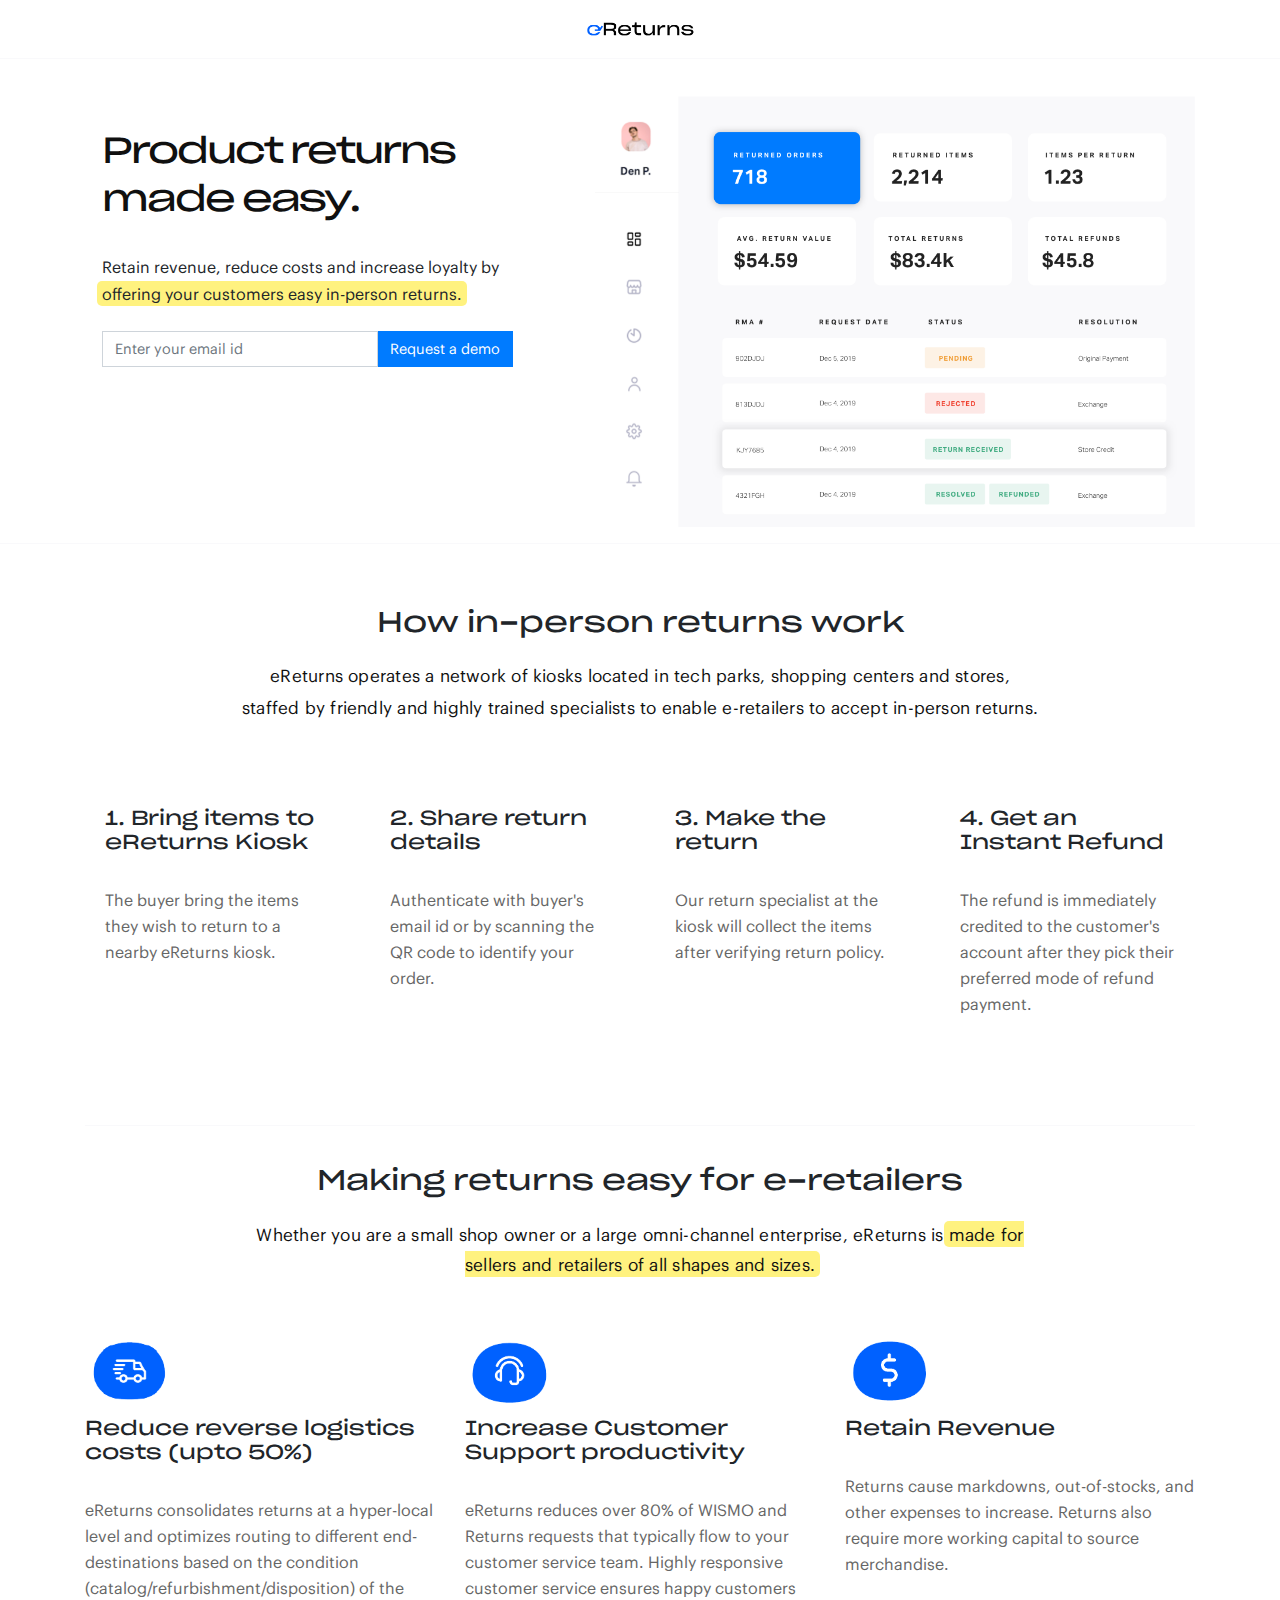
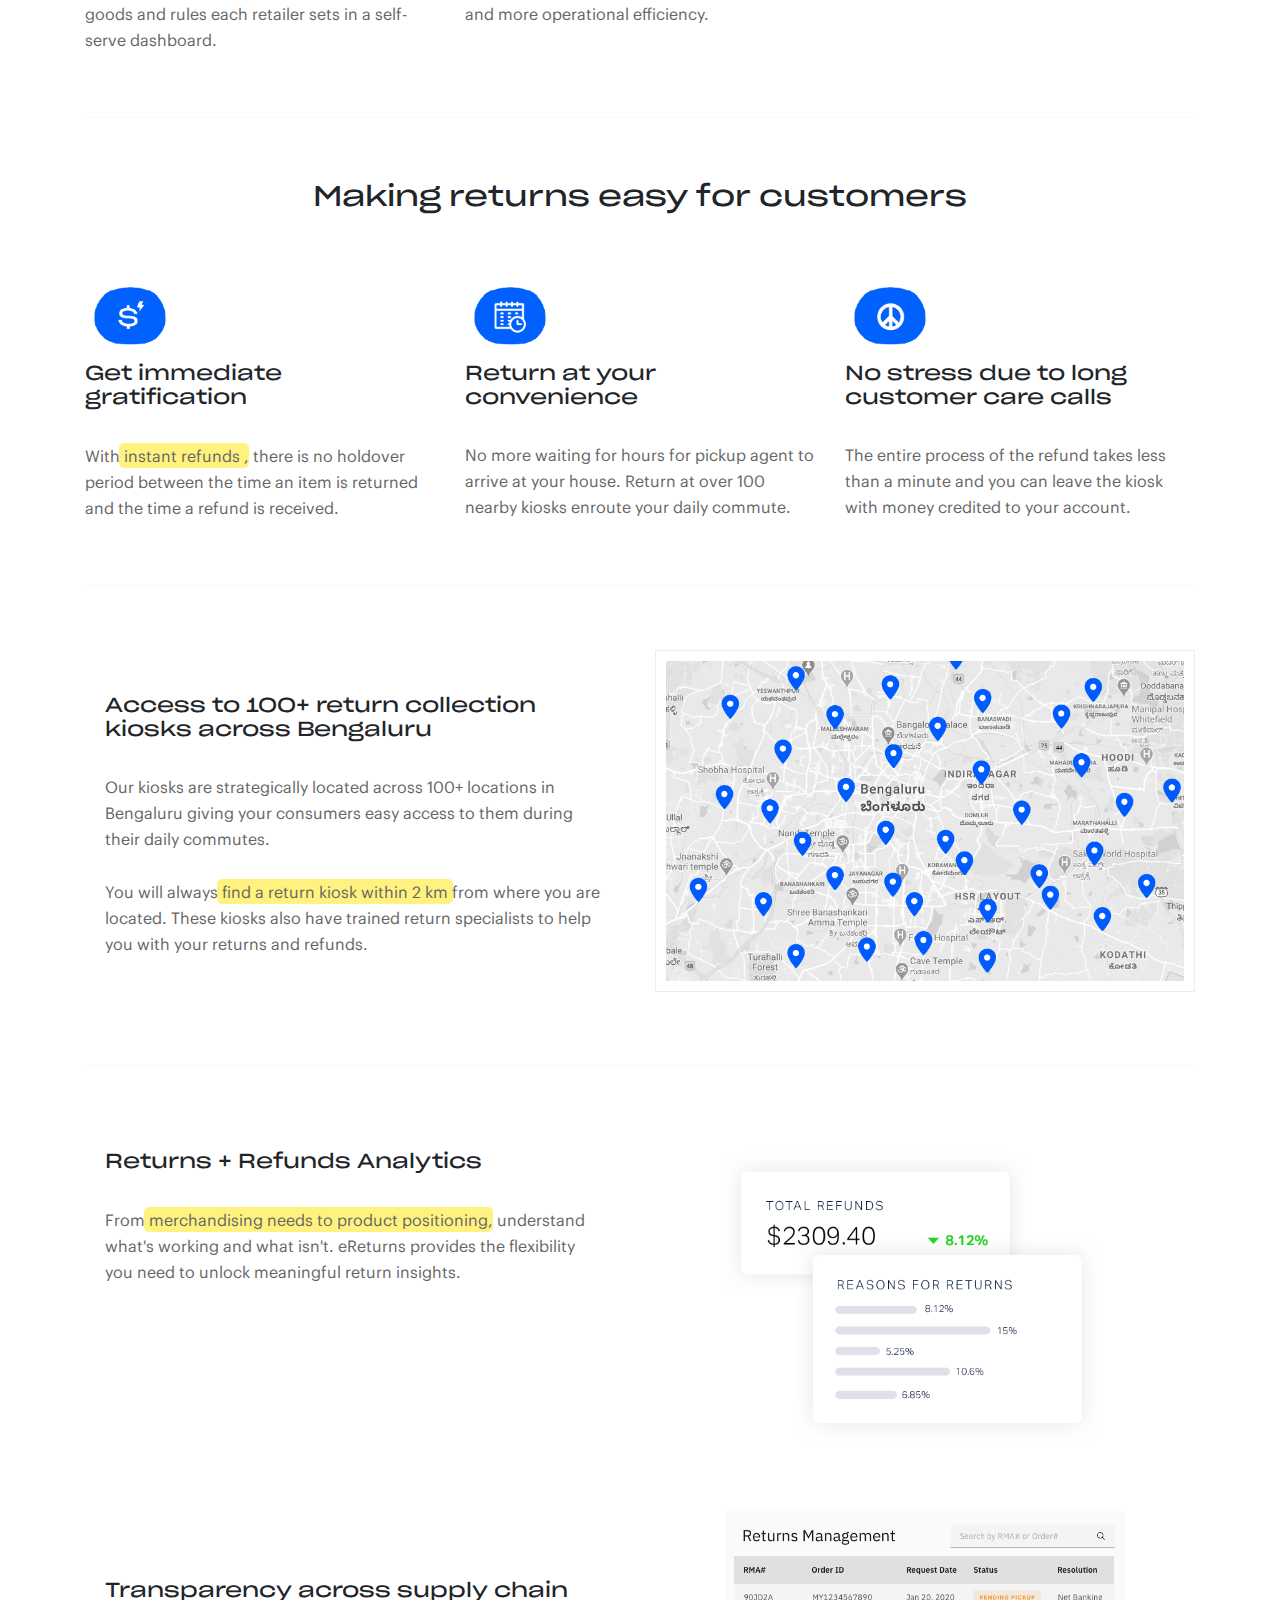
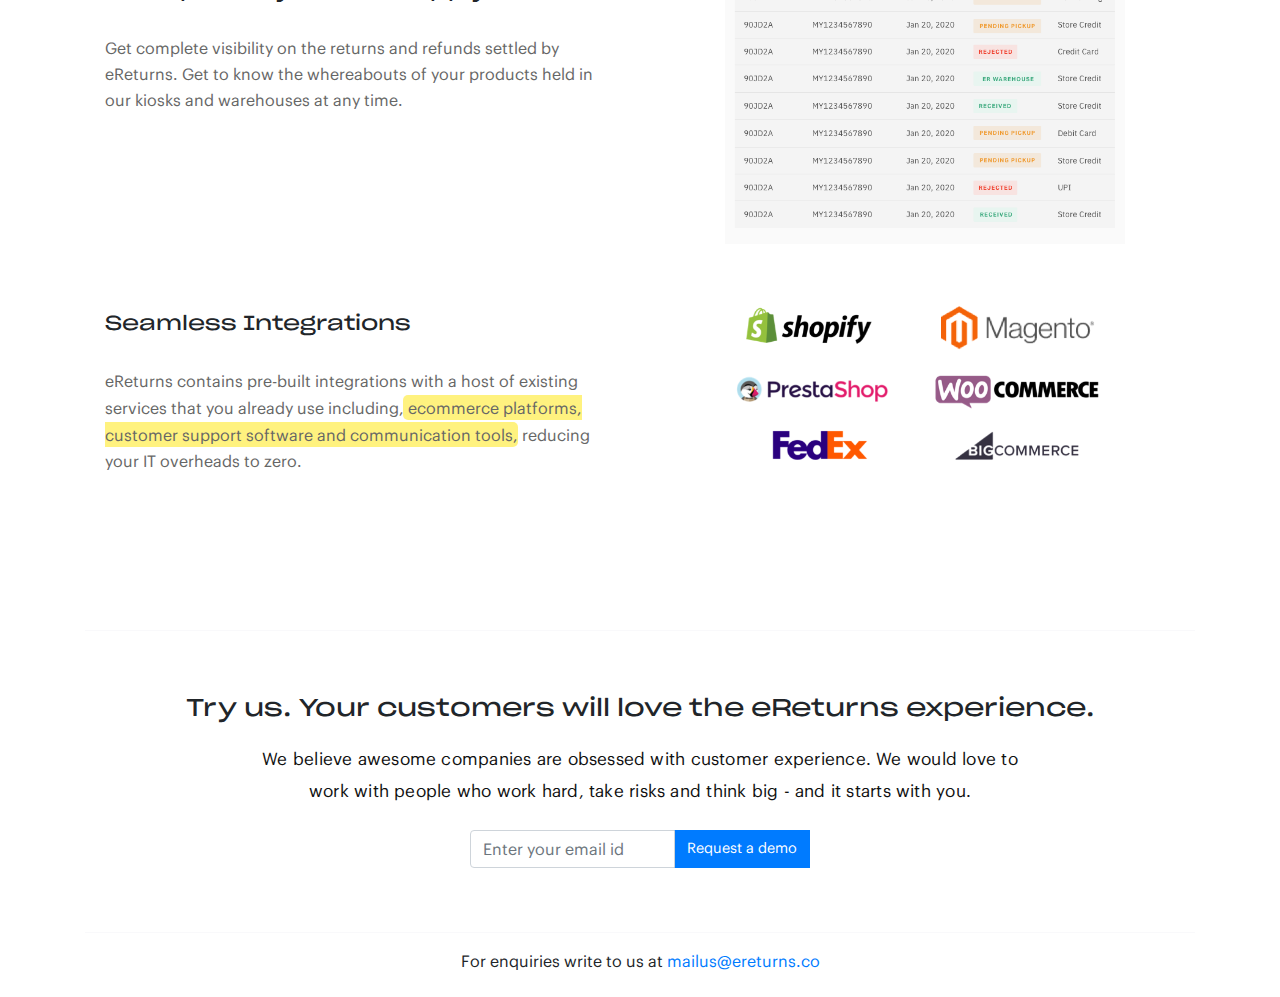
==== commit 73b733cb: "copy changes" ====
--- a/index.htm
+++ b/index.htm
@@ -218,7 +218,7 @@
           <div class="col-12 col-md-4"><br />
             <img src="img/customersupport.png" width="90px" /> <br />
             <h5 class="card-title">Increase Customer Support productivity</h5>
-            <p class="card-text">eReturns reduces over 80% of WISMO and Returns requests that typically flow to your customer service team. Highly responsive customer service ensures happier customers and more operational efficiency.</p>
+            <p class="card-text">eReturns reduces over 80% of WISMO and Returns requests that typically flow to your customer service team. Highly responsive customer service ensures happy customers and more operational efficiency.</p>
           </div>
           <div class="col-12 col-md-4"><br />
             <img src="img/reducereturns.png" width="90px" /> <br />
@@ -236,12 +236,12 @@
           <div class="col-12 col-md-4"><br />
             <img src="img/instantrefund.png" width="90px" /> <br />
             <h5 class="card-title">Get immediate gratification</h5>
-            <p class="card-text">With <span class='highlight'> instant refunds </span>, there is no holdover period between the time a good is returned and the time a refund is received. </p>
+            <p class="card-text">With <span class='highlight'> instant refunds </span>, there is no holdover period between the time an item is returned and the time a refund is received. </p>
           </div>
           <div class="col-12 col-md-4"><br />
             <img src="img/convenience.png" width="90px" /> <br />
             <h5 class="card-title">Return at your convenience</h5>
-            <p class="card-text">No more waiting for hours for pickup agent to arrive at your house. Return at over 100 nearby locations enroute your daily commute.</p>
+            <p class="card-text">No more waiting for hours for pickup agent to arrive at your house. Return at over 100 nearby kiosks enroute your daily commute.</p>
           </div>
           <div class="col-12 col-md-4"><br />
             <img src="img/nostress.png" width="90px" /> <br />
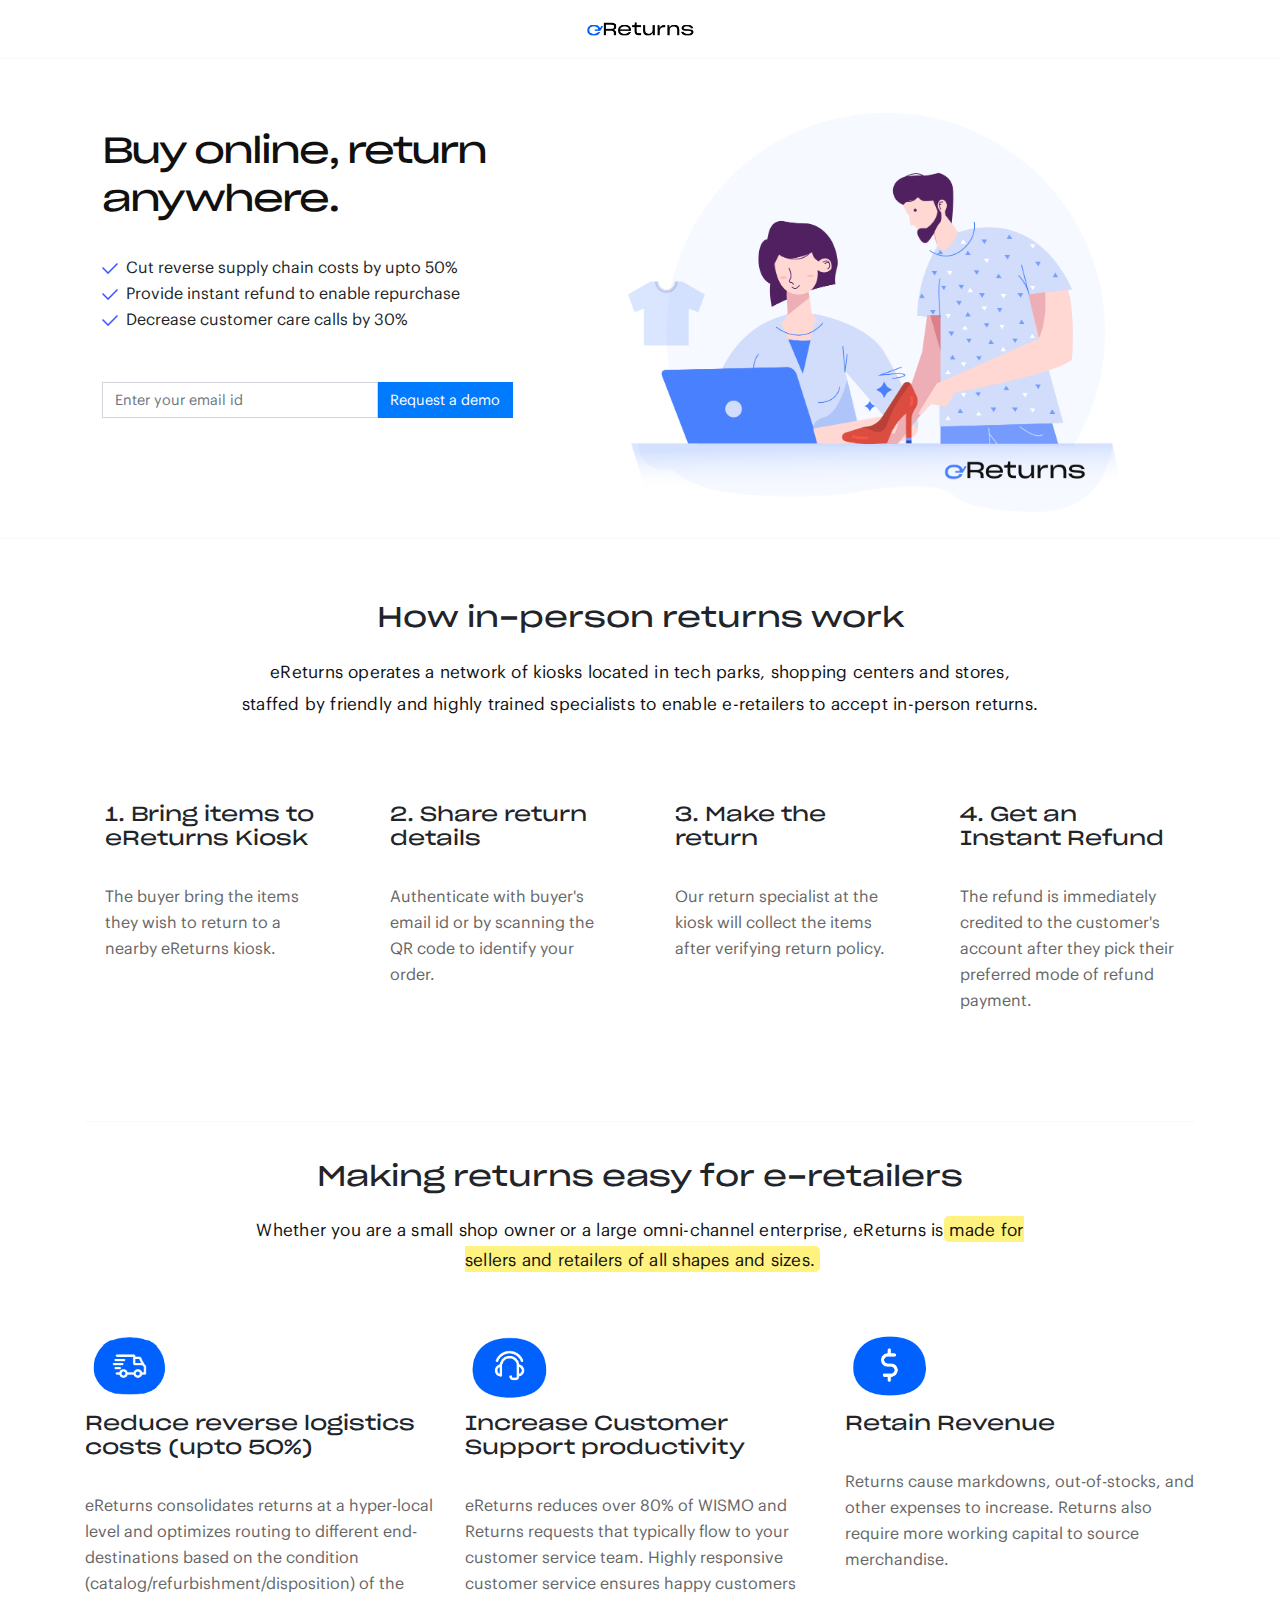
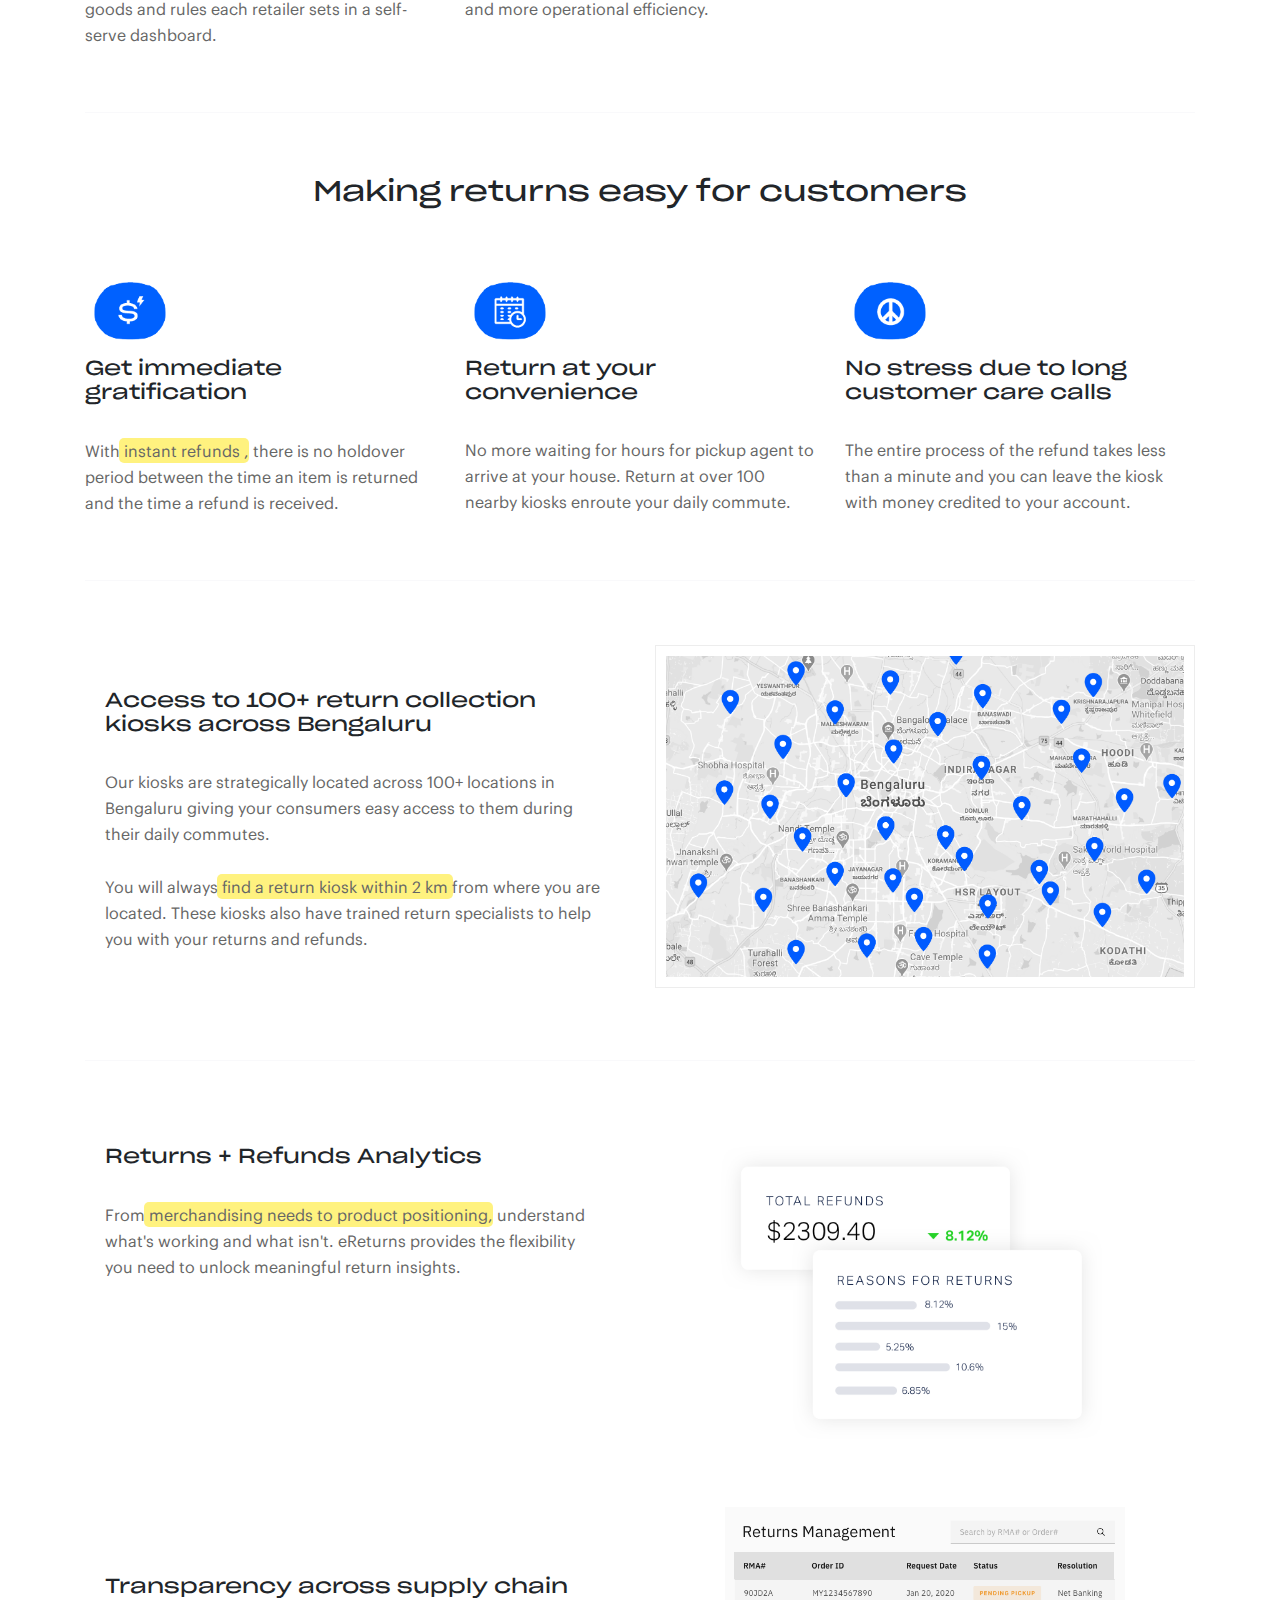
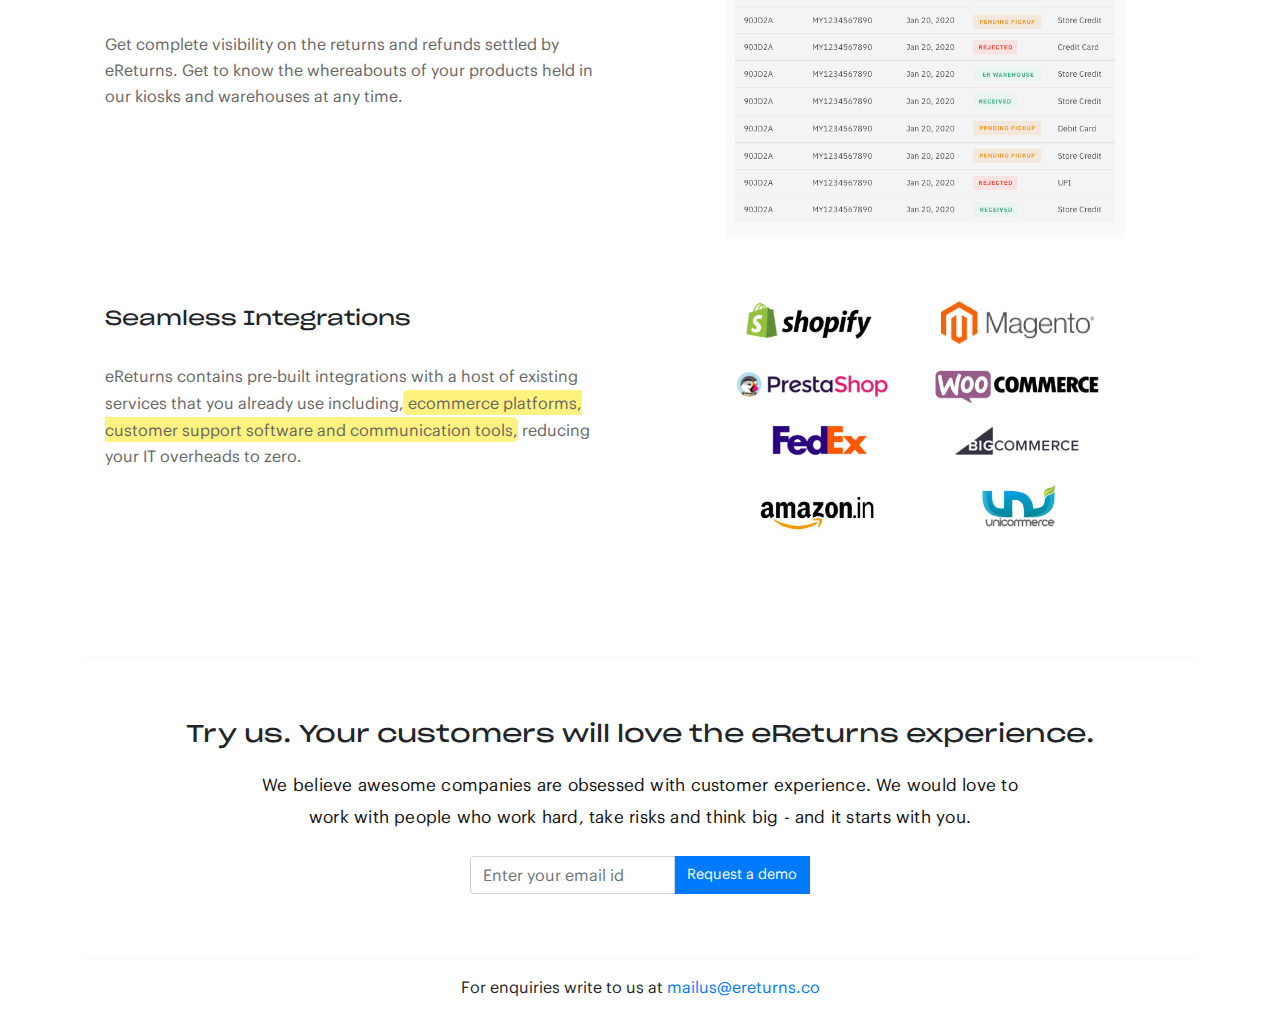
==== commit c1eaba25: "hero changes" ====
--- a/index.htm
+++ b/index.htm
@@ -140,8 +140,12 @@
     <div class="container">
       <div class="row">
         <div class="jumbotron  col-12 col-md-5"><br /><br />
-          <h1 class="hero">Product returns made easy.</h1>
-          <div class="lead">Retain revenue, reduce costs and increase loyalty by <span class='highlight'>offering your customers easy in-person returns.</span></div>
+          <h1 class="hero">Buy online, return anywhere.</h1>
+          <div class="lead">
+              <div><img src="img/checkmark.png" width="16px">&nbsp; Cut reverse supply chain costs by upto 50%</div>
+              <div><img src="img/checkmark.png" width="16px">&nbsp; Provide instant refund to enable repurchase</div>
+              <div><img src="img/checkmark.png" width="16px">&nbsp; Decrease customer care calls by 30%</div><br />
+          </div>
           <div><br />
             <form id="emailLeadForm" name="submit-to-google-sheet" _lpchecked="1">
               <div class="input-group mb-12 col-md-12 no-pad">
@@ -153,8 +157,8 @@
             <a id="result"></a>
           </div>
         </div>
-        <div class=" col-12 col-md-7"><br /><br />
-          <img src="img/heroui.png" class="heroimg"/>
+        <div class=" col-12 col-md-7 text-center"><br /><br />
+          <img src="img/illustration.png" class="heroimg"/>
         </div>
       </div>
     </div><hr />
--- a/css/styles.css
+++ b/css/styles.css
@@ -125,8 +125,9 @@
 }
 .heroimg {
   width:100%;
-  max-width:600px;
-  float:right;
+  max-width:500px;
+  margin-right: auto;
+  margin-left: auto;
 }
 
 .highlight {
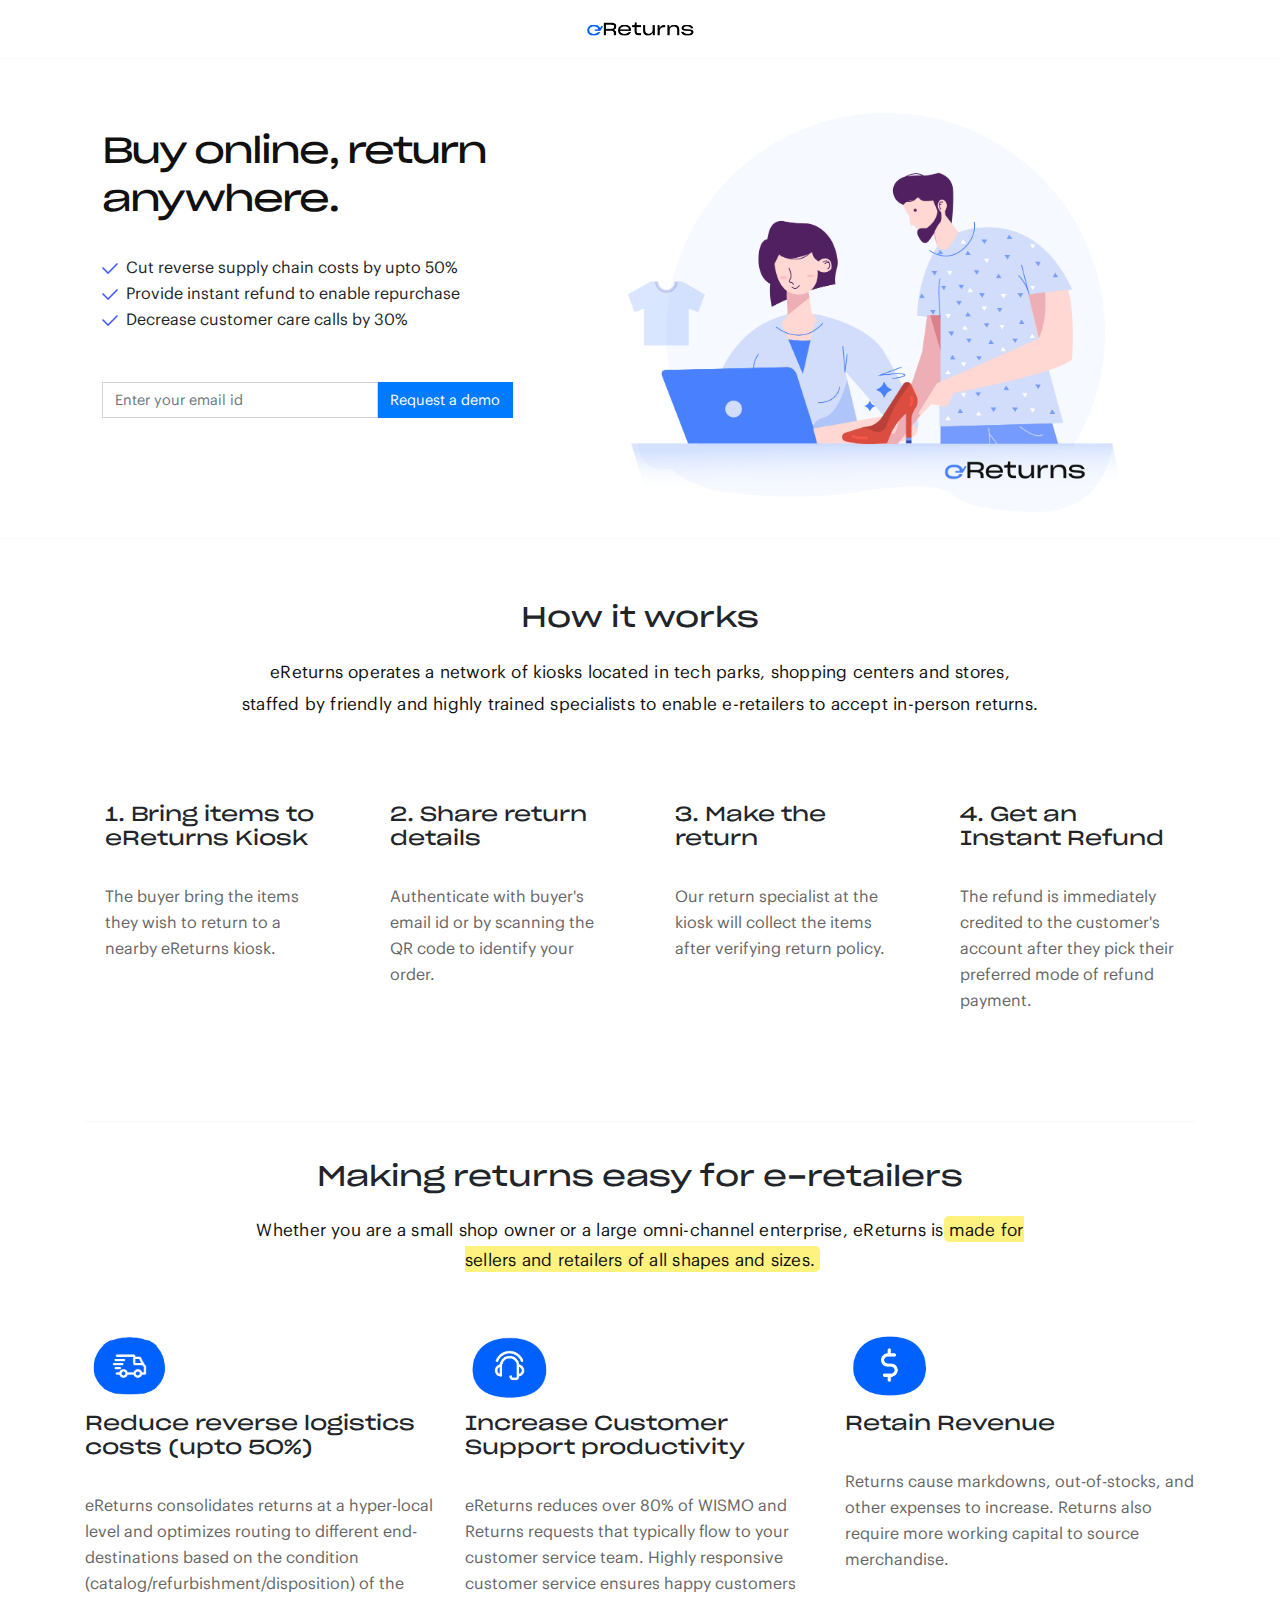
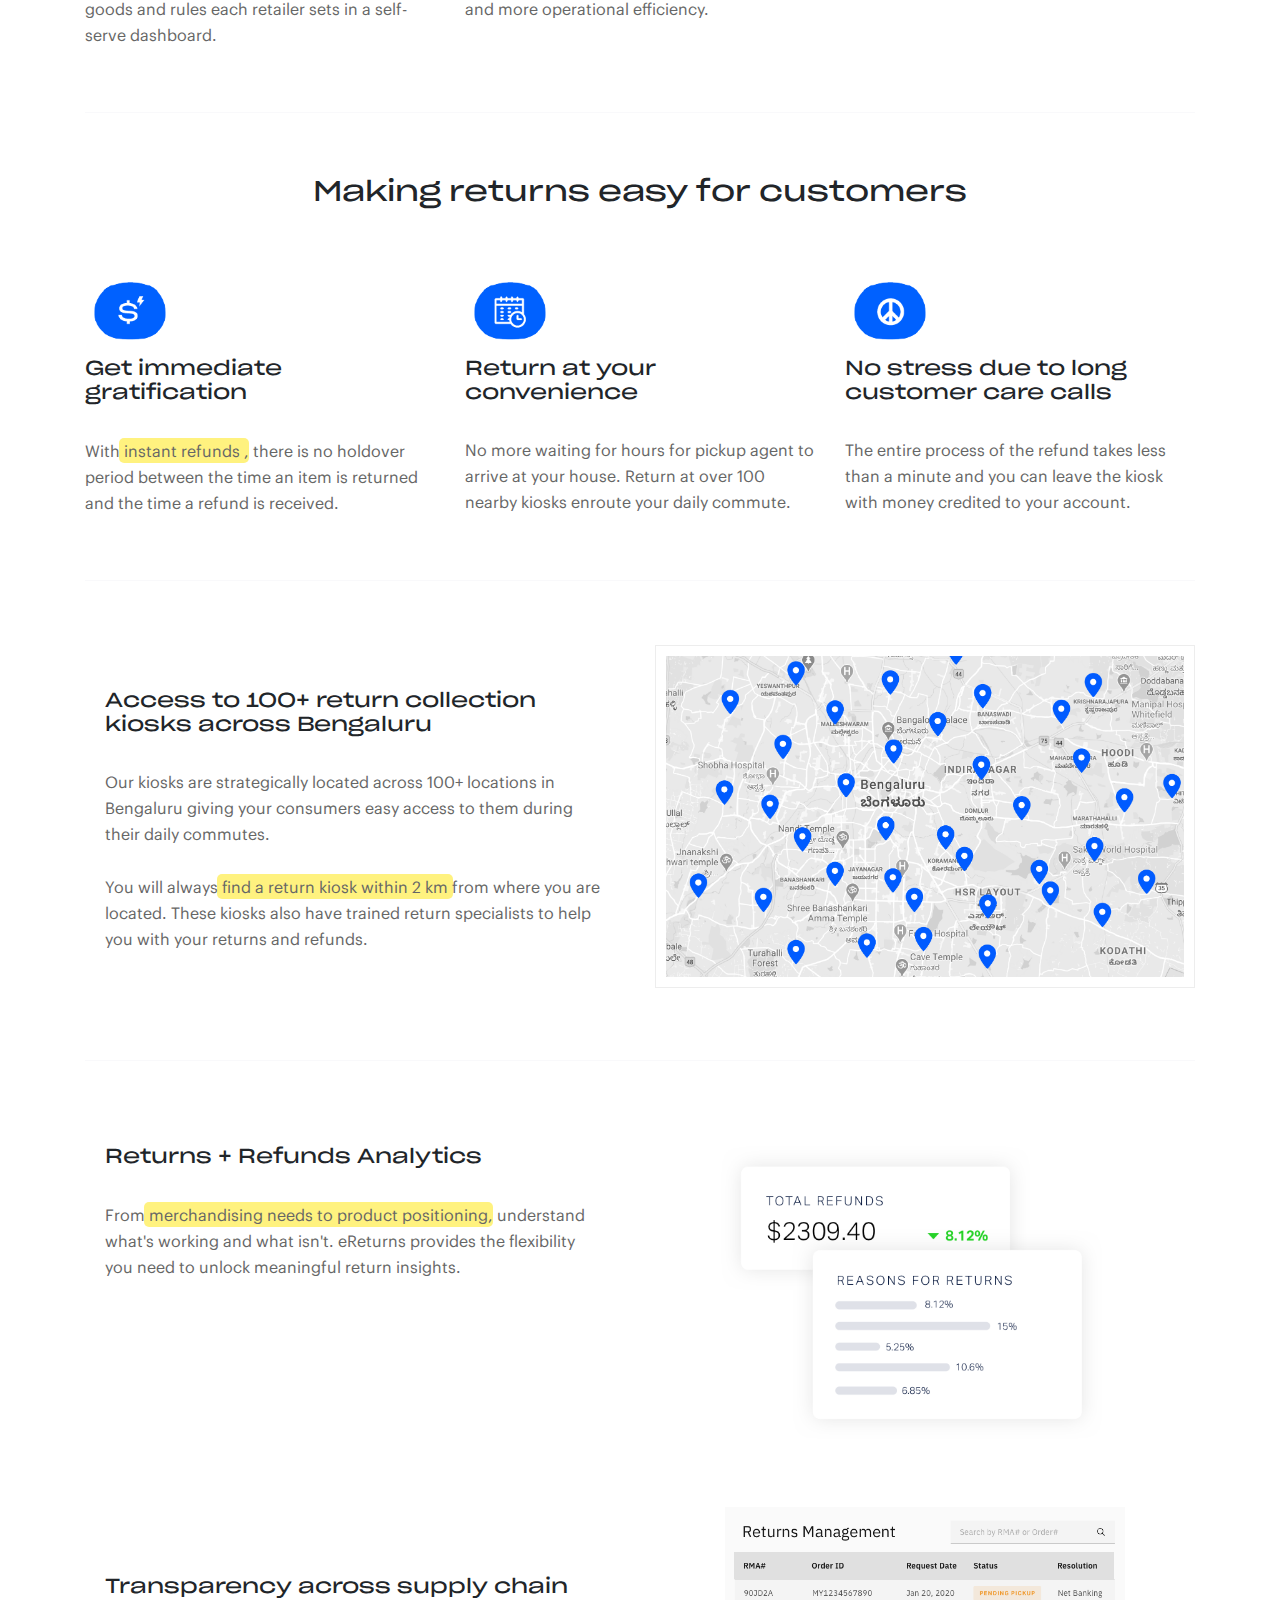
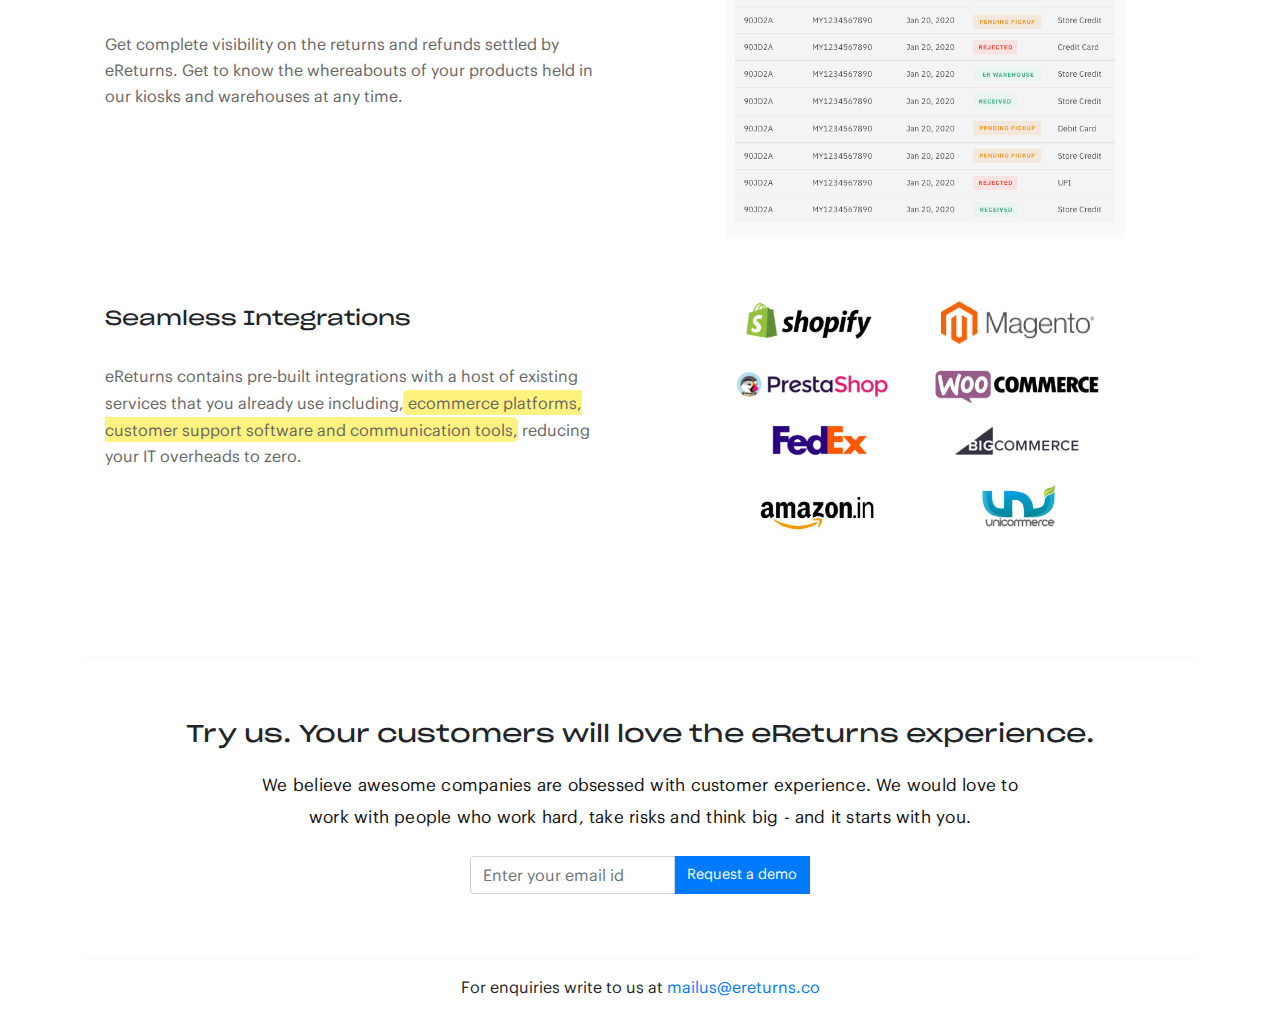
==== commit b5e36d1e: "how it works" ====
--- a/index.htm
+++ b/index.htm
@@ -166,7 +166,7 @@
       <div class="container">
         <div class="row">
           <div class="col-12 text-center">
-            <h3>How in-person returns work</h3>
+            <h3>How it works</h3>
             <p class="subtext">eReturns operates a network of kiosks located in tech parks,  
               shopping centers and stores, staffed by friendly and highly trained 
               specialists to enable e-retailers to accept in-person returns.</p>
